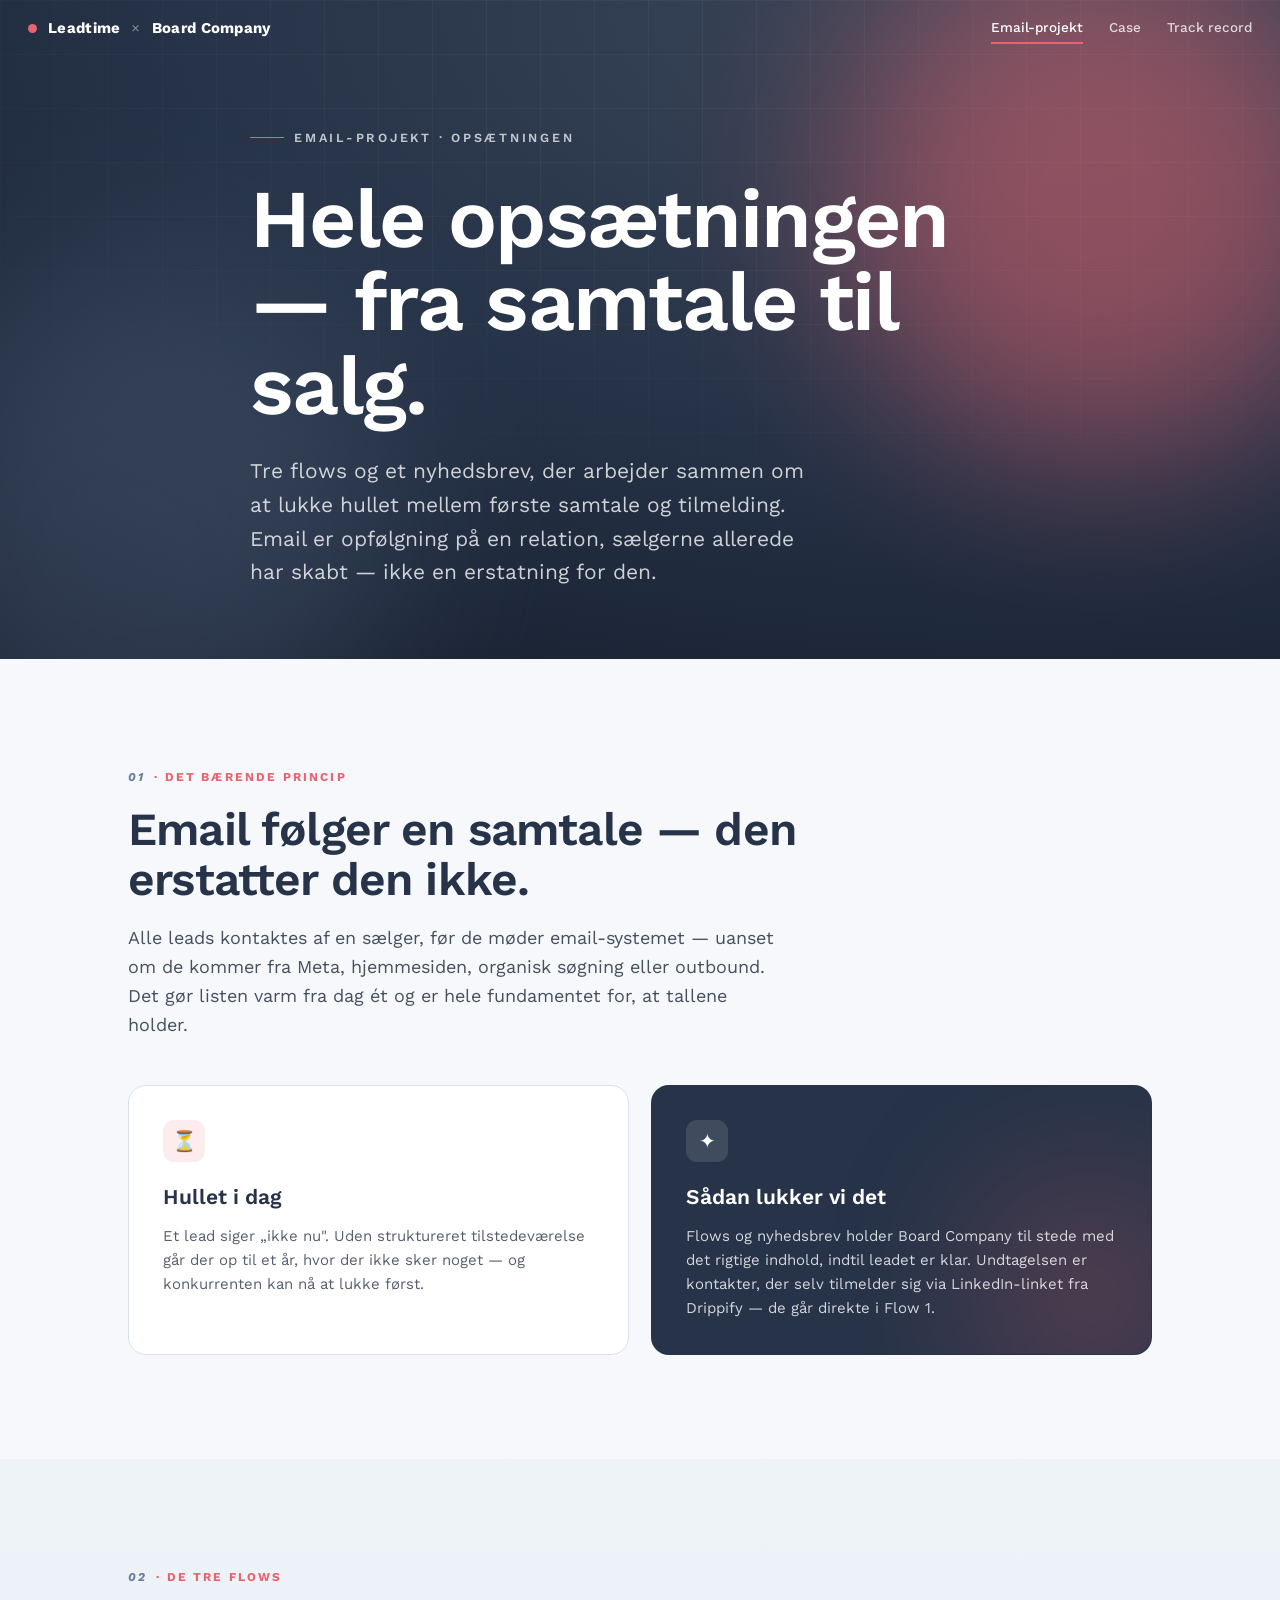
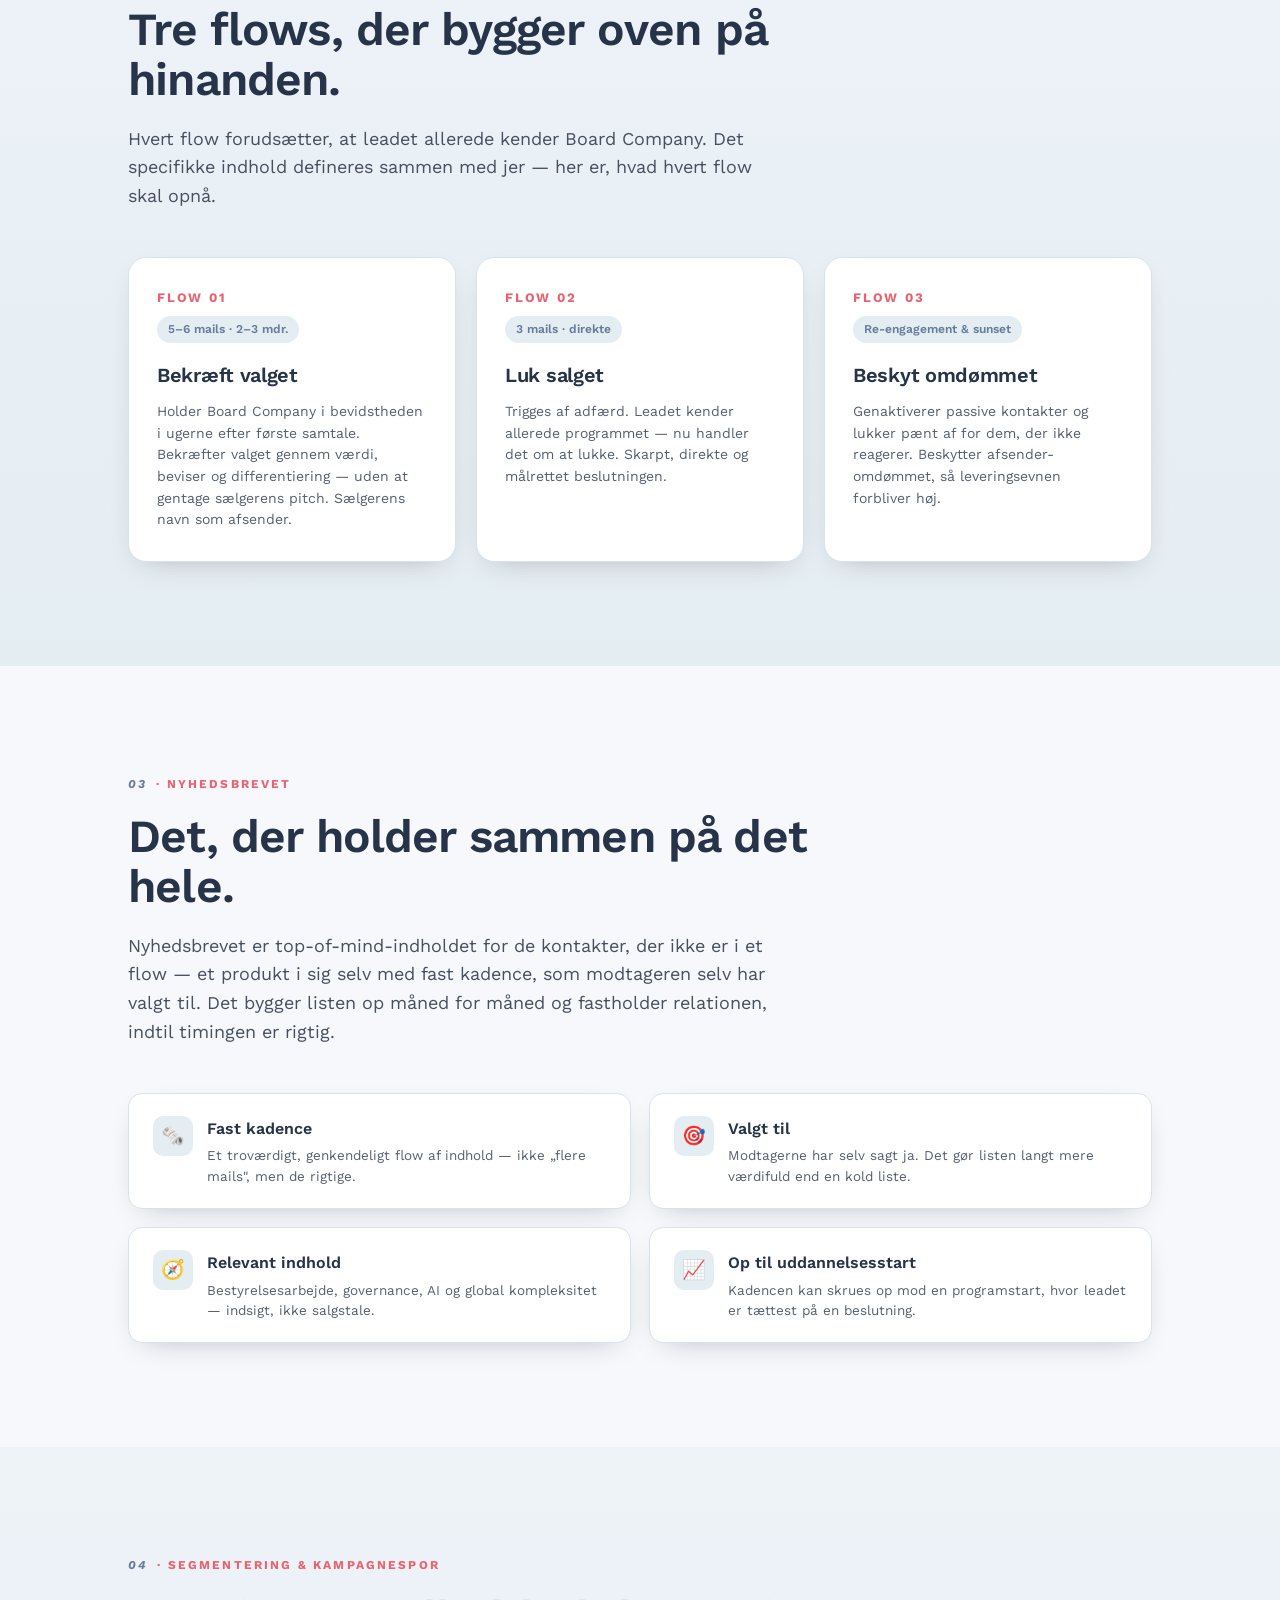
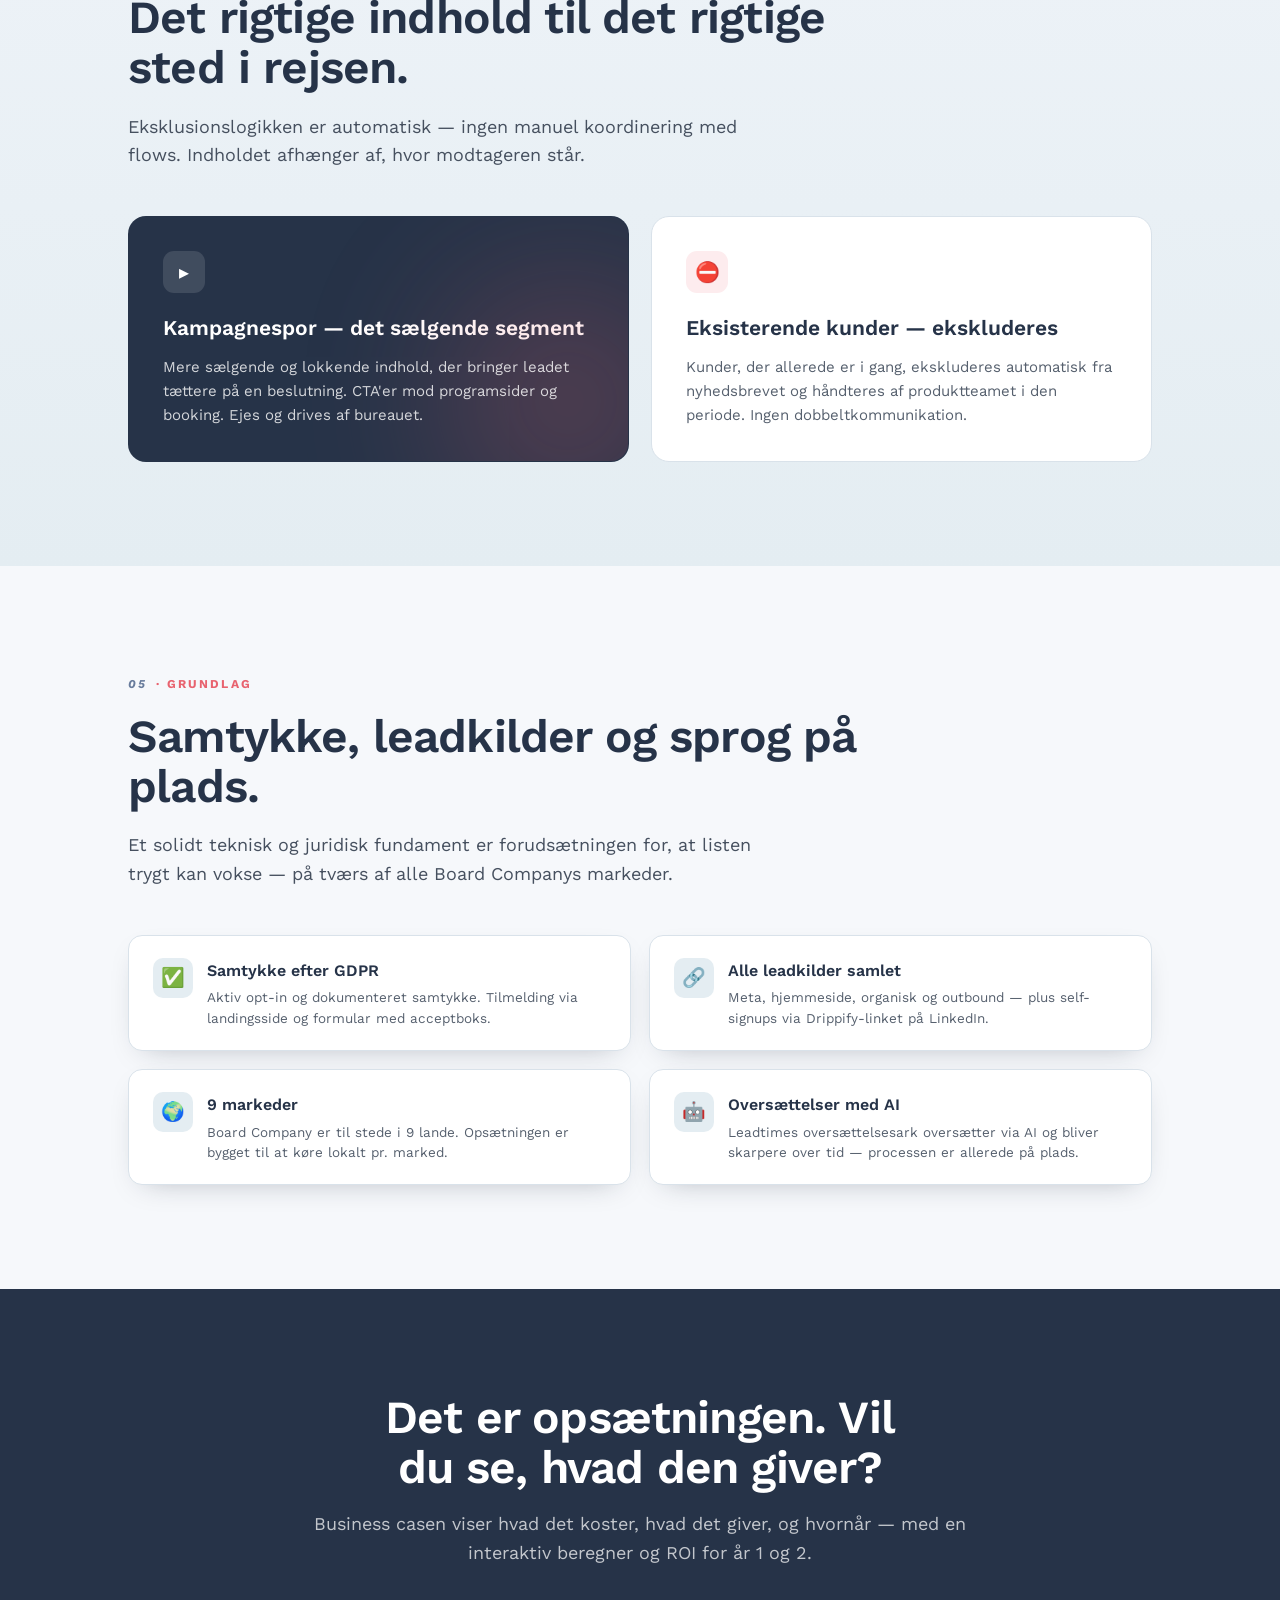
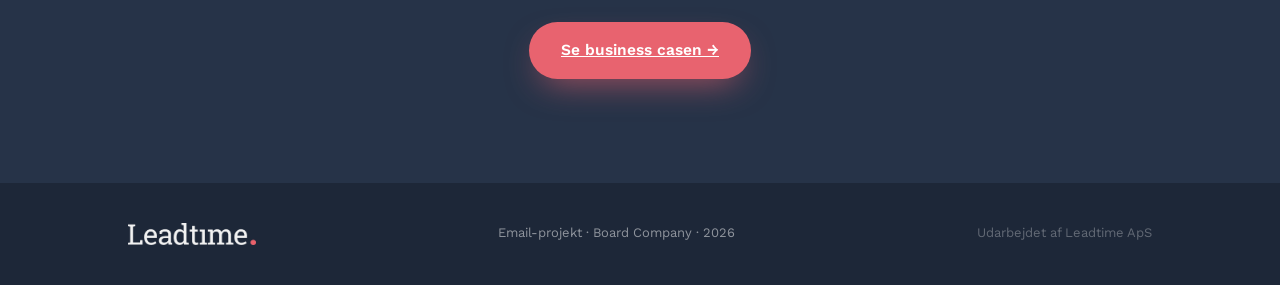
==== email-projekt.html @ 5edb3df5 "Gør projektet til website med navigationsmenu (3 spor + forside) - Ny forside (index.html) = hub med" ====
<!DOCTYPE html>
<html lang="da">
<head>
<meta charset="UTF-8">
<meta name="viewport" content="width=device-width, initial-scale=1.0">
<title>Email-projekt · Leadtime × Board Company</title>
<link rel="preconnect" href="https://fonts.googleapis.com">
<link rel="preconnect" href="https://fonts.gstatic.com" crossorigin>
<link href="https://fonts.googleapis.com/css2?family=Work+Sans:ital,wght@0,300;0,400;0,500;0,600;0,700;0,800;1,400;1,500;1,600&display=swap" rel="stylesheet">
<link rel="stylesheet" href="styles.css">
</head>
<body>

<div id="progress"></div>

<nav id="nav">
  <a href="index.html" class="nav-brand" style="text-decoration:none"><span class="nav-dot"></span> Leadtime <span style="opacity:.4;font-weight:400">×</span> Board Company</a>
  <div class="nav-links">
    <a href="email-projekt.html" class="active">Email-projekt</a>
    <a href="case.html">Case</a>
    <a href="track-record.html">Track record</a>
  </div>
</nav>

<header class="page-hero">
  <div class="hero-grid"></div>
  <div class="hero-glow c"></div>
  <div class="hero-glow g"></div>
  <div class="wrap">
    <div class="eyebrow reveal in"><span class="ln"></span> Email-projekt · Opsætningen</div>
    <h1 class="hero-title serif reveal in d1" style="max-width:15ch">Hele opsætningen — fra samtale til salg.</h1>
    <p class="hero-sub reveal in d2">Tre flows og et nyhedsbrev, der arbejder sammen om at lukke hullet mellem første samtale og tilmelding. Email er opfølgning på en relation, sælgerne allerede har skabt — ikke en erstatning for den.</p>
  </div>
</header>

<!-- 01 · Princippet -->
<section id="princip">
  <div class="wrap">
    <div class="sec-tag reveal"><span class="num">01</span> · Det bærende princip</div>
    <h2 class="sec-title serif reveal">Email følger en samtale — den erstatter den ikke.</h2>
    <p class="sec-lead reveal">Alle leads kontaktes af en sælger, før de møder email-systemet — uanset om de kommer fra Meta, hjemmesiden, organisk søgning eller outbound. Det gør listen varm fra dag ét og er hele fundamentet for, at tallene holder.</p>

    <div class="split">
      <div class="pcard bad reveal d1">
        <div class="ico">⏳</div>
        <h3>Hullet i dag</h3>
        <p>Et lead siger „ikke nu". Uden struktureret tilstedeværelse går der op til et år, hvor der ikke sker noget — og konkurrenten kan nå at lukke først.</p>
      </div>
      <div class="pcard good reveal d2">
        <div class="ico">✦</div>
        <h3>Sådan lukker vi det</h3>
        <p>Flows og nyhedsbrev holder Board Company til stede med det rigtige indhold, indtil leadet er klar. Undtagelsen er kontakter, der selv tilmelder sig via LinkedIn-linket fra Drippify — de går direkte i Flow 1.</p>
      </div>
    </div>
  </div>
</section>

<!-- 02 · De tre flows -->
<section id="flows" class="alt">
  <div class="wrap">
    <div class="sec-tag reveal"><span class="num">02</span> · De tre flows</div>
    <h2 class="sec-title serif reveal">Tre flows, der bygger oven på hinanden.</h2>
    <p class="sec-lead reveal">Hvert flow forudsætter, at leadet allerede kender Board Company. Det specifikke indhold defineres sammen med jer — her er, hvad hvert flow skal opnå.</p>

    <div class="flows">
      <div class="flowcard reveal d1">
        <div class="fk">Flow 01</div>
        <span class="ftag">5–6 mails · 2–3 mdr.</span>
        <h3 class="serif">Bekræft valget</h3>
        <p>Holder Board Company i bevidstheden i ugerne efter første samtale. Bekræfter valget gennem værdi, beviser og differentiering — uden at gentage sælgerens pitch. Sælgerens navn som afsender.</p>
      </div>
      <div class="flowcard reveal d2">
        <div class="fk">Flow 02</div>
        <span class="ftag">3 mails · direkte</span>
        <h3 class="serif">Luk salget</h3>
        <p>Trigges af adfærd. Leadet kender allerede programmet — nu handler det om at lukke. Skarpt, direkte og målrettet beslutningen.</p>
      </div>
      <div class="flowcard reveal d3">
        <div class="fk">Flow 03</div>
        <span class="ftag">Re-engagement &amp; sunset</span>
        <h3 class="serif">Beskyt omdømmet</h3>
        <p>Genaktiverer passive kontakter og lukker pænt af for dem, der ikke reagerer. Beskytter afsender-omdømmet, så leveringsevnen forbliver høj.</p>
      </div>
    </div>
  </div>
</section>

<!-- 03 · Nyhedsbrevet -->
<section id="nyhedsbrev">
  <div class="wrap">
    <div class="sec-tag reveal"><span class="num">03</span> · Nyhedsbrevet</div>
    <h2 class="sec-title serif reveal">Det, der holder sammen på det hele.</h2>
    <p class="sec-lead reveal">Nyhedsbrevet er top-of-mind-indholdet for de kontakter, der ikke er i et flow — et produkt i sig selv med fast kadence, som modtageren selv har valgt til. Det bygger listen op måned for måned og fastholder relationen, indtil timingen er rigtig.</p>

    <div class="feat-list">
      <div class="feat reveal d1"><div class="fi">🗞️</div><div><h4>Fast kadence</h4><p>Et troværdigt, genkendeligt flow af indhold — ikke „flere mails", men de rigtige.</p></div></div>
      <div class="feat reveal d1"><div class="fi">🎯</div><div><h4>Valgt til</h4><p>Modtagerne har selv sagt ja. Det gør listen langt mere værdifuld end en kold liste.</p></div></div>
      <div class="feat reveal d2"><div class="fi">🧭</div><div><h4>Relevant indhold</h4><p>Bestyrelsesarbejde, governance, AI og global kompleksitet — indsigt, ikke salgstale.</p></div></div>
      <div class="feat reveal d2"><div class="fi">📈</div><div><h4>Op til uddannelsesstart</h4><p>Kadencen kan skrues op mod en programstart, hvor leadet er tættest på en beslutning.</p></div></div>
    </div>
  </div>
</section>

<!-- 04 · Segmentering & kampagnespor -->
<section id="segmenter" class="alt">
  <div class="wrap">
    <div class="sec-tag reveal"><span class="num">04</span> · Segmentering &amp; kampagnespor</div>
    <h2 class="sec-title serif reveal">Det rigtige indhold til det rigtige sted i rejsen.</h2>
    <p class="sec-lead reveal">Eksklusionslogikken er automatisk — ingen manuel koordinering med flows. Indholdet afhænger af, hvor modtageren står.</p>

    <div class="split">
      <div class="pcard good reveal d1">
        <div class="ico">▸</div>
        <h3>Kampagnespor — det sælgende segment</h3>
        <p>Mere sælgende og lokkende indhold, der bringer leadet tættere på en beslutning. CTA'er mod programsider og booking. Ejes og drives af bureauet.</p>
      </div>
      <div class="pcard bad reveal d2">
        <div class="ico">⛔</div>
        <h3>Eksisterende kunder — ekskluderes</h3>
        <p>Kunder, der allerede er i gang, ekskluderes automatisk fra nyhedsbrevet og håndteres af produktteamet i den periode. Ingen dobbeltkommunikation.</p>
      </div>
    </div>
  </div>
</section>

<!-- 05 · Leadkilder, samtykke & sprog -->
<section id="grundlag">
  <div class="wrap">
    <div class="sec-tag reveal"><span class="num">05</span> · Grundlag</div>
    <h2 class="sec-title serif reveal">Samtykke, leadkilder og sprog på plads.</h2>
    <p class="sec-lead reveal">Et solidt teknisk og juridisk fundament er forudsætningen for, at listen trygt kan vokse — på tværs af alle Board Companys markeder.</p>

    <div class="feat-list">
      <div class="feat reveal d1"><div class="fi">✅</div><div><h4>Samtykke efter GDPR</h4><p>Aktiv opt-in og dokumenteret samtykke. Tilmelding via landingsside og formular med acceptboks.</p></div></div>
      <div class="feat reveal d1"><div class="fi">🔗</div><div><h4>Alle leadkilder samlet</h4><p>Meta, hjemmeside, organisk og outbound — plus self-signups via Drippify-linket på LinkedIn.</p></div></div>
      <div class="feat reveal d2"><div class="fi">🌍</div><div><h4>9 markeder</h4><p>Board Company er til stede i 9 lande. Opsætningen er bygget til at køre lokalt pr. marked.</p></div></div>
      <div class="feat reveal d2"><div class="fi">🤖</div><div><h4>Oversættelser med AI</h4><p>Leadtimes oversættelsesark oversætter via AI og bliver skarpere over tid — processen er allerede på plads.</p></div></div>
    </div>
  </div>
</section>

<!-- CTA -->
<section class="dark-sec" style="text-align:center">
  <div class="wrap">
    <h2 class="sec-title serif reveal" style="margin:0 auto 18px;max-width:18ch">Det er opsætningen. Vil du se, hvad den giver?</h2>
    <p class="sec-lead reveal" style="margin:0 auto 36px">Business casen viser hvad det koster, hvad det giver, og hvornår — med en interaktiv beregner og ROI for år 1 og 2.</p>
    <a class="hub-go reveal d1" href="case.html" style="display:inline-flex;background:var(--coral);color:#fff;padding:16px 32px;border-radius:40px;font-size:15.5px;box-shadow:0 14px 34px -12px rgba(232,99,111,.7)">Se business casen →</a>
  </div>
</section>

<footer>
  <div class="wrap foot-inner">
    <img src="lt-white.png" alt="Leadtime" style="height:22px">
    <span>Email-projekt · Board Company · 2026</span>
    <span style="opacity:.6">Udarbejdet af Leadtime ApS</span>
  </div>
</footer>

<script>
  const nav=document.getElementById('nav'),prog=document.getElementById('progress');
  function onScroll(){const h=document.documentElement;const sc=h.scrollTop/(h.scrollHeight-h.clientHeight||1);prog.style.width=(sc*100)+'%';nav.classList.toggle('scrolled',h.scrollTop>40);}
  window.addEventListener('scroll',onScroll,{passive:true});onScroll();
  const io=new IntersectionObserver((es)=>{es.forEach(e=>{if(e.isIntersecting){e.target.classList.add('in');io.unobserve(e.target);}});},{threshold:.16});
  document.querySelectorAll('.reveal').forEach(el=>{if(!el.classList.contains('in'))io.observe(el);});
</script>
</body>
</html>
---- styles.css ----
:root{
    --navy:#3C4759;          /* Board Company wordmark navy */
    --ink:#263348;           /* deep ink */
    --navy-deep:#263348;
    --slate:#687C9C;
    --board-red:#BA0042;
    --coral:#E8636F;         /* Leadtime accent dot */
    --coral-dark:#d8434f;
    --gold:#687C9C;          /* brand slate (replaces gold) */
    --green:#2D6A4F;         /* positive / ROI */
    --money:#5FD3A0;         /* positive revenue (green, reads as gain) */
    --green-soft:#E8F5F0;
    --cream:#F6F8FB;
    --cream-2:#E4EDF2;
    --paper:#FFFFFF;
    --line:#D9E2EA;
    --muted:#6B7280;
    --muted-2:#9aa1ad;
    --shadow:0 24px 60px -28px rgba(27,35,52,.45);
    --shadow-sm:0 10px 30px -16px rgba(27,35,52,.35);
    --r:18px;
  }
  *{box-sizing:border-box;margin:0;padding:0}
  html{scroll-behavior:smooth}
  body{
    font-family:'Work Sans',-apple-system,BlinkMacSystemFont,'Segoe UI',sans-serif;
    background:var(--cream);
    color:var(--ink);
    line-height:1.6;
    -webkit-font-smoothing:antialiased;
    overflow-x:hidden;
  }
  .serif{font-family:'Work Sans',sans-serif;font-weight:600;letter-spacing:-.015em;}
  .wrap{max-width:1080px;margin:0 auto;padding:0 28px;}

  /* ---------- Progress + Nav ---------- */
  #progress{position:fixed;top:0;left:0;height:3px;width:0%;background:linear-gradient(90deg,var(--coral),var(--gold));z-index:200;transition:width .1s linear;}
  nav{position:fixed;top:0;left:0;right:0;z-index:150;display:flex;align-items:center;justify-content:space-between;
      padding:16px 28px;transition:all .35s ease;}
  nav.scrolled{background:rgba(250,248,244,.86);backdrop-filter:blur(14px);box-shadow:0 1px 0 rgba(27,35,52,.06);padding:11px 28px;}
  .nav-brand{display:flex;align-items:center;gap:11px;font-weight:700;letter-spacing:.02em;color:#fff;font-size:15px;transition:color .35s;}
  nav.scrolled .nav-brand{color:var(--navy);}
  .nav-dot{width:9px;height:9px;border-radius:50%;background:var(--coral);}
  .nav-links{display:flex;gap:26px;}
  .nav-links a{color:#fff;text-decoration:none;font-size:13.5px;font-weight:500;opacity:.78;transition:opacity .2s,color .35s;position:relative;}
  nav.scrolled .nav-links a{color:var(--navy);opacity:.7;}
  .nav-links a:hover{opacity:1;}
  .nav-links a::after{content:'';position:absolute;left:0;bottom:-5px;height:2px;width:0;background:var(--coral);transition:width .25s;}
  .nav-links a:hover::after{width:100%;}
  .nav-links a.active{opacity:1;}
  .nav-links a.active::after{width:100%;}
  @media(max-width:760px){.nav-links{display:none}}

  /* ---------- Hero ---------- */
  header.hero{
    min-height:100vh;display:flex;flex-direction:column;justify-content:center;
    position:relative;color:#fff;overflow:hidden;
    background:radial-gradient(120% 120% at 80% 0%,#3C4759 0%,var(--ink) 55%,#182030 100%);
  }
  .hero-grid{position:absolute;inset:0;background-image:linear-gradient(rgba(255,255,255,.04) 1px,transparent 1px),linear-gradient(90deg,rgba(255,255,255,.04) 1px,transparent 1px);background-size:54px 54px;mask-image:radial-gradient(120% 90% at 70% 10%,#000 30%,transparent 80%);}
  .hero-glow{position:absolute;width:520px;height:520px;border-radius:50%;filter:blur(90px);opacity:.5;}
  .hero-glow.c{background:var(--coral);right:-80px;top:-60px;}
  .hero-glow.g{background:var(--gold);left:-120px;bottom:-120px;opacity:.28;}
  .hero-inner{position:relative;z-index:2;}
  .eyebrow{display:inline-flex;align-items:center;gap:10px;font-size:12.5px;font-weight:600;letter-spacing:.22em;text-transform:uppercase;color:rgba(255,255,255,.72);margin-bottom:30px;}
  .eyebrow .ln{width:34px;height:1px;background:var(--coral);}
  h1.hero-title{font-weight:600;font-size:clamp(40px,7vw,82px);line-height:1.02;letter-spacing:-.02em;margin-bottom:26px;}
  h1.hero-title .accent{color:var(--gold);font-style:italic;}
  .hero-sub{font-size:clamp(17px,2.2vw,21px);max-width:560px;color:rgba(255,255,255,.78);font-weight:400;}
  .hero-tagline{margin-top:8px;font-size:14px;letter-spacing:.04em;color:rgba(255,255,255,.55);}
  .hero-meta{display:flex;gap:40px;margin-top:54px;flex-wrap:wrap;}
  .hero-meta .item{}
  .hero-meta .k{font-size:12px;letter-spacing:.14em;text-transform:uppercase;color:rgba(255,255,255,.45);margin-bottom:6px;}
  .hero-meta .v{font-size:15.5px;font-weight:600;color:#fff;}
  .scroll-cue{position:absolute;bottom:30px;left:50%;transform:translateX(-50%);z-index:3;color:rgba(255,255,255,.5);font-size:11px;letter-spacing:.2em;text-transform:uppercase;display:flex;flex-direction:column;align-items:center;gap:10px;}
  .scroll-cue .mouse{width:22px;height:34px;border:1.5px solid rgba(255,255,255,.4);border-radius:12px;position:relative;}
  .scroll-cue .mouse::after{content:'';position:absolute;left:50%;top:7px;transform:translateX(-50%);width:3px;height:6px;border-radius:2px;background:rgba(255,255,255,.7);animation:wheel 1.6s infinite;}
  @keyframes wheel{0%{opacity:0;transform:translate(-50%,0)}30%{opacity:1}70%{opacity:1}100%{opacity:0;transform:translate(-50%,9px)}}

  /* logos co-brand line */
  .cobrand{display:flex;align-items:center;gap:18px;margin-top:60px;}
  .lt-logo{font-family:'Work Sans',sans-serif;font-weight:600;font-size:23px;color:#fff;letter-spacing:.01em;display:inline-flex;align-items:baseline;}
  .lt-logo .d{color:var(--coral);}
  .cobrand .x{color:rgba(255,255,255,.4);font-size:14px;}
  .bc-logo{font-family:'Work Sans',sans-serif;font-weight:600;font-size:18px;letter-spacing:.16em;color:rgba(255,255,255,.85);}

  /* ---------- Section scaffolding ---------- */
  section{padding:104px 0;position:relative;}
  .sec-tag{display:inline-flex;align-items:center;gap:9px;font-size:12px;font-weight:700;letter-spacing:.18em;text-transform:uppercase;color:var(--coral);margin-bottom:18px;}
  .sec-tag .num{font-family:'Work Sans',sans-serif;font-style:italic;color:var(--gold);}
  h2.sec-title{font-weight:600;font-size:clamp(30px,4.6vw,46px);line-height:1.08;letter-spacing:-.018em;color:var(--ink);margin-bottom:20px;max-width:760px;}
  .sec-lead{font-size:18px;color:#46505f;max-width:660px;margin-bottom:46px;}
  .alt{background:linear-gradient(180deg,#EEF3F8,#E4EDF2);}
  .dark-sec{background:var(--ink);color:#fff;}
  .dark-sec h2.sec-title{color:#fff;}
  .dark-sec .sec-lead{color:rgba(255,255,255,.72);}

  /* reveal */
  .reveal{opacity:0;transform:translateY(28px);transition:opacity .7s cubic-bezier(.2,.7,.2,1),transform .7s cubic-bezier(.2,.7,.2,1);}
  .reveal.in{opacity:1;transform:none;}
  .reveal.d1{transition-delay:.08s}.reveal.d2{transition-delay:.16s}.reveal.d3{transition-delay:.24s}.reveal.d4{transition-delay:.32s}

  /* ---------- Stat cards ---------- */
  .stats{display:grid;grid-template-columns:repeat(3,1fr);gap:20px;}
  .stat{background:var(--paper);border:1px solid var(--line);border-radius:var(--r);padding:34px 30px;position:relative;overflow:hidden;box-shadow:var(--shadow-sm);transition:transform .35s,box-shadow .35s;}
  .stat:hover{transform:translateY(-6px);box-shadow:var(--shadow);}
  .stat::before{content:'';position:absolute;top:0;left:0;right:0;height:4px;background:linear-gradient(90deg,var(--gold),var(--coral));transform:scaleX(0);transform-origin:left;transition:transform .5s;}
  .stat:hover::before{transform:scaleX(1);}
  .stat .big{font-family:'Work Sans',sans-serif;font-weight:600;font-size:56px;line-height:1;color:var(--navy);letter-spacing:-.02em;}
  .stat .big .suf{font-size:30px;color:var(--coral);}
  .stat .lbl{margin-top:12px;font-weight:600;font-size:15px;color:var(--ink);}
  .stat .sub{font-size:13.5px;color:var(--muted);}
  @media(max-width:760px){.stats{grid-template-columns:1fr}}
  /* equation / regnestykke */
  .eqn{display:flex;align-items:stretch;gap:12px;flex-wrap:wrap;}
  .eqbox{flex:1 1 158px;min-width:146px;background:var(--paper);border:1px solid var(--line);border-radius:var(--r);padding:24px 22px;box-shadow:var(--shadow-sm);display:flex;flex-direction:column;justify-content:center;transition:transform .35s,box-shadow .35s;}
  .eqbox:hover{transform:translateY(-4px);box-shadow:var(--shadow);}
  .eqbox.accent{border-color:#cdd9e6;background:linear-gradient(180deg,#fff,#eef3f9);}
  .eqbox.dark{background:var(--ink);border-color:transparent;}
  .eqbox.dark .eqlbl{color:#fff;}
  .eqbox.dark .eqsub{color:rgba(255,255,255,.6);}
  .eqv{font-family:'Work Sans',sans-serif;font-weight:600;font-size:42px;line-height:1;color:var(--navy);letter-spacing:-.02em;display:flex;align-items:baseline;}
  .eqbox.dark .eqv{color:#fff;}
  .eqv .pre{font-size:27px;color:var(--slate);margin-right:1px;}
  .eqbox.dark .eqv .pre{color:rgba(255,255,255,.6);}
  .eqlbl{margin-top:12px;font-weight:600;font-size:13.5px;color:var(--ink);}
  .eqsub{font-size:12px;color:var(--muted);margin-top:3px;line-height:1.35;}
  .eqop{flex:0 0 auto;display:flex;flex-direction:column;align-items:center;justify-content:center;font-family:'Work Sans',sans-serif;font-weight:600;font-size:24px;color:var(--slate);gap:5px;min-width:30px;}
  .eqop small{font-size:11px;font-weight:600;color:var(--muted);white-space:nowrap;}
  @media(max-width:820px){.eqn{flex-direction:column}.eqop{flex-direction:row;gap:8px;padding:2px 0}.eqbox{flex:1 1 auto}}

  /* ---------- Problem split ---------- */
  .split{display:grid;grid-template-columns:1fr 1fr;gap:22px;}
  .pcard{border-radius:var(--r);padding:34px;border:1px solid var(--line);}
  .pcard.bad{background:#fff;}
  .pcard.good{background:var(--ink);color:#fff;border-color:transparent;position:relative;overflow:hidden;}
  .pcard.good::after{content:'';position:absolute;width:240px;height:240px;border-radius:50%;background:var(--coral);filter:blur(80px);opacity:.25;right:-60px;bottom:-60px;}
  .pcard .ico{width:42px;height:42px;border-radius:11px;display:flex;align-items:center;justify-content:center;font-size:20px;margin-bottom:18px;}
  .pcard.bad .ico{background:#fdecee;color:var(--coral-dark);}
  .pcard.good .ico{background:rgba(255,255,255,.12);}
  .pcard h3{font-family:'Work Sans',sans-serif;font-weight:600;font-size:21px;margin-bottom:10px;}
  .pcard.bad h3{color:var(--ink);}
  .pcard p{font-size:15px;}
  .pcard.bad p{color:#56606e;}
  .pcard.good p{color:rgba(255,255,255,.8);position:relative;z-index:1;}
  @media(max-width:680px){.split{grid-template-columns:1fr}}

  /* ---------- Pipeline funnel ---------- */
  .funnel{display:flex;flex-direction:column;gap:14px;margin-top:10px;}
  .frow{display:grid;grid-template-columns:200px 1fr;gap:22px;align-items:center;}
  .frow .flabel{text-align:right;}
  .frow .flabel .t{font-weight:600;font-size:15px;color:var(--ink);}
  .frow .flabel .s{font-size:12.5px;color:var(--muted);}
  .fbar-track{position:relative;height:62px;}
  .fbar{height:100%;border-radius:12px;display:flex;align-items:center;padding:0 22px;color:#fff;font-weight:700;
        background:linear-gradient(90deg,var(--navy),#3c4a60);transform-origin:left;transform:scaleX(0);transition:transform 1s cubic-bezier(.2,.7,.2,1);box-shadow:var(--shadow-sm);}
  .fbar .fval{font-family:'Work Sans',sans-serif;font-size:22px;}
  .frow:nth-child(1) .fbar{width:100%}
  .frow:nth-child(2) .fbar{width:54%;background:linear-gradient(90deg,#3c4a60,#586a85)}
  .frow:nth-child(3) .fbar{width:38%;background:linear-gradient(90deg,#586a85,var(--gold))}
  .frow:nth-child(4) .fbar{width:80%;background:var(--slate)}
  .funnel.in .fbar{transform:scaleX(1);}
  .funnel.in .frow:nth-child(2) .fbar{transition-delay:.15s}
  .funnel.in .frow:nth-child(3) .fbar{transition-delay:.3s}
  .funnel.in .frow:nth-child(4) .fbar{transition-delay:.45s}
  @media(max-width:680px){.frow{grid-template-columns:1fr;gap:6px}.frow .flabel{text-align:left}.fbar-track{height:54px}}
  .warm-note{margin-top:34px;background:var(--green-soft);border:1px solid #cbe6db;border-left:4px solid var(--green);border-radius:14px;padding:22px 26px;display:flex;gap:16px;align-items:flex-start;}
  .warm-note .ico{font-size:22px;}
  .warm-note p{font-size:15px;color:#234b3c;}
  .warm-note b{color:var(--green);}

  /* ---------- Calculator ---------- */
  .calc{background:var(--paper);border-radius:24px;box-shadow:var(--shadow);border:1px solid var(--line);overflow:hidden;display:grid;grid-template-columns:1fr 1.05fr;}
  .calc-controls{padding:42px 40px;border-right:1px solid var(--line);}
  .calc-controls h3{font-family:'Work Sans',sans-serif;font-size:22px;font-weight:600;margin-bottom:6px;color:var(--ink);}
  .calc-controls .hint{font-size:13.5px;color:var(--muted);margin-bottom:30px;}
  .ctrl{margin-bottom:30px;}
  .ctrl .crow{display:flex;justify-content:space-between;align-items:baseline;margin-bottom:12px;}
  .ctrl label{font-weight:600;font-size:14.5px;color:var(--ink);}
  .ctrl .cval{font-family:'Work Sans',sans-serif;font-weight:600;font-size:21px;color:var(--coral);}
  input[type=range]{-webkit-appearance:none;width:100%;height:6px;border-radius:6px;background:var(--cream-2);outline:none;}
  input[type=range]::-webkit-slider-thumb{-webkit-appearance:none;width:24px;height:24px;border-radius:50%;background:#fff;border:5px solid var(--coral);cursor:pointer;box-shadow:0 3px 10px rgba(236,91,103,.4);transition:transform .15s;}
  input[type=range]::-webkit-slider-thumb:hover{transform:scale(1.12);}
  input[type=range]::-moz-range-thumb{width:24px;height:24px;border-radius:50%;background:#fff;border:5px solid var(--coral);cursor:pointer;}
  .ticks{display:flex;justify-content:space-between;font-size:11.5px;color:var(--muted-2);margin-top:9px;}
  .presets{display:flex;gap:8px;margin-top:6px;}
  .preset{flex:1;border:1px solid var(--line);background:#fff;border-radius:10px;padding:9px 6px;font-size:12.5px;font-weight:600;color:var(--navy);cursor:pointer;transition:all .2s;text-align:center;}
  .preset:hover{border-color:var(--coral);}
  .preset.active{background:var(--ink);color:#fff;border-color:var(--ink);}
  .preset small{display:block;font-weight:500;font-size:10.5px;opacity:.65;margin-top:2px;}

  .calc-result{padding:42px 40px;background:linear-gradient(165deg,#3C4759,#263348);color:#fff;position:relative;overflow:hidden;}
  .calc-result::after{content:'';position:absolute;width:300px;height:300px;border-radius:50%;background:var(--coral);filter:blur(100px);opacity:.22;right:-90px;top:-70px;}
  .calc-result .rl{position:relative;z-index:1;}
  .calc-result .rk{font-size:12px;letter-spacing:.16em;text-transform:uppercase;color:rgba(255,255,255,.5);}
  .res-rev{font-family:'Work Sans',sans-serif;font-weight:600;font-size:clamp(44px,6vw,62px);line-height:1.02;margin:6px 0 2px;letter-spacing:-.02em;color:var(--money);}
  .res-rev .kr{font-size:26px;color:var(--money);}
  .res-mini{display:grid;grid-template-columns:1fr 1fr;gap:14px;margin-top:30px;}
  .rmini{background:rgba(255,255,255,.07);border:1px solid rgba(255,255,255,.1);border-radius:14px;padding:18px 20px;}
  .rmini .v{font-family:'Work Sans',sans-serif;font-size:27px;font-weight:600;}
  .rmini .l{font-size:12.5px;color:rgba(255,255,255,.6);margin-top:3px;}
  .res-bar-wrap{margin-top:30px;}
  .res-bar-lbl{display:flex;justify-content:space-between;font-size:12.5px;color:rgba(255,255,255,.6);margin-bottom:8px;}
  .res-bar{height:12px;border-radius:8px;background:rgba(255,255,255,.12);overflow:hidden;}
  .res-bar i{display:block;height:100%;border-radius:8px;background:linear-gradient(90deg,var(--green),var(--money));width:30%;transition:width .6s cubic-bezier(.2,.7,.2,1);}
  .res-note{font-size:12.5px;color:rgba(255,255,255,.55);margin-top:24px;line-height:1.5;}
  @media(max-width:780px){.calc{grid-template-columns:1fr}.calc-controls{border-right:none;border-bottom:1px solid var(--line)}}

  /* ---------- Scenario cards ---------- */
  .scen{display:grid;grid-template-columns:repeat(3,1fr);gap:20px;}
  .scard{border-radius:var(--r);padding:32px 28px;background:#fff;border:1px solid var(--line);position:relative;transition:transform .35s,box-shadow .35s;overflow:hidden;}
  .scard:hover{transform:translateY(-6px);box-shadow:var(--shadow);}
  .scard.feat{background:var(--ink);color:#fff;border-color:transparent;}
  .scard.feat::after{content:'';position:absolute;width:200px;height:200px;border-radius:50%;background:var(--gold);filter:blur(80px);opacity:.22;right:-50px;bottom:-50px;}
  .scard .badge{display:inline-block;font-size:11px;font-weight:700;letter-spacing:.1em;text-transform:uppercase;padding:5px 11px;border-radius:30px;margin-bottom:18px;}
  .scard.feat .badge{background:var(--gold);color:var(--ink);}
  .scard .badge.r{background:var(--green-soft);color:var(--green);}
  .scard .badge.a{background:#fdecee;color:var(--coral-dark);}
  .scard h3{font-family:'Work Sans',sans-serif;font-size:20px;font-weight:600;margin-bottom:4px;position:relative;z-index:1;}
  .scard .rate{font-size:13.5px;color:var(--muted);margin-bottom:22px;position:relative;z-index:1;}
  .scard.feat .rate{color:rgba(255,255,255,.6);}
  .scard .rev{font-family:'Work Sans',sans-serif;font-size:38px;font-weight:600;color:var(--navy);position:relative;z-index:1;letter-spacing:-.01em;}
  .scard.feat .rev{color:var(--money);}
  .scard .salg{font-size:14px;color:var(--muted);margin-top:4px;position:relative;z-index:1;}
  .scard.feat .salg{color:rgba(255,255,255,.7);}
  @media(max-width:780px){.scen{grid-template-columns:1fr}}

  /* ---------- ROI ---------- */
  .roi-toggle{display:inline-flex;background:rgba(255,255,255,.08);border:1px solid rgba(255,255,255,.14);border-radius:40px;padding:5px;margin-bottom:40px;}
  .roi-toggle button{border:none;background:transparent;color:rgba(255,255,255,.7);font-weight:600;font-size:14px;padding:11px 26px;border-radius:30px;cursor:pointer;transition:all .25s;font-family:inherit;}
  .roi-toggle button.active{background:#fff;color:var(--ink);box-shadow:0 4px 14px rgba(0,0,0,.25);}
  .roi-grid{display:grid;grid-template-columns:repeat(3,1fr);gap:20px;}
  .roi-card{background:rgba(255,255,255,.05);border:1px solid rgba(255,255,255,.12);border-radius:var(--r);padding:30px;}
  .roi-card.net{background:linear-gradient(160deg,rgba(45,106,79,.5),rgba(45,106,79,.18));border-color:rgba(94,180,140,.4);}
  .roi-card .rk{font-size:12.5px;letter-spacing:.05em;text-transform:uppercase;color:rgba(255,255,255,.55);margin-bottom:10px;}
  .roi-card .rv{font-family:'Work Sans',sans-serif;font-size:40px;font-weight:600;letter-spacing:-.01em;}
  .roi-card.cost .rv{color:#fff;}
  .roi-card.rev .rv{color:var(--money);}
  .roi-card.net .rv{color:var(--money);}
  .roi-card .rs{font-size:13px;color:rgba(255,255,255,.5);margin-top:8px;}
  .roi-foot{margin-top:24px;font-size:13px;color:rgba(255,255,255,.5);line-height:1.6;max-width:760px;}
  .roi-years{display:flex;flex-direction:column;gap:28px;}
  .roi-year-h{display:flex;align-items:baseline;gap:12px;margin-bottom:14px;}
  .roi-year-h .yr{font-family:'Work Sans',sans-serif;font-weight:700;font-size:20px;color:#fff;letter-spacing:-.01em;}
  .roi-year-h .yd{font-size:13px;color:rgba(255,255,255,.55);font-weight:500;}
  .eff-label{font-size:11.5px;letter-spacing:.1em;text-transform:uppercase;color:rgba(255,255,255,.5);font-weight:700;margin:18px 0 12px;}
  .li-note{margin-top:28px;display:flex;gap:16px;align-items:flex-start;background:rgba(255,255,255,.06);border:1px solid rgba(255,255,255,.14);border-left:4px solid var(--coral);border-radius:14px;padding:20px 24px;}
  .li-note .li-ico{flex:none;width:38px;height:38px;border-radius:9px;background:#0A66C2;color:#fff;font-weight:800;display:flex;align-items:center;justify-content:center;font-size:16px;}
  .li-note b{color:#fff;display:block;margin-bottom:3px;font-size:15px;}
  .li-note span{color:rgba(255,255,255,.72);font-size:14px;line-height:1.5;}
  .li-note em{color:var(--gold);font-style:normal;font-weight:600;}
  @media(max-width:780px){.roi-grid{grid-template-columns:1fr}}

  /* timeline placeholder */
  /* ---------- Gantt timeline ---------- */
  :root{--g1:#2D6A4F;--g2:#3C4759;--g3:#E8636F;--lblw:230px;}
  .gantt-wrap{margin-top:46px;overflow-x:auto;padding-bottom:6px;}
  .gantt{min-width:780px;}
  .g-head{display:flex;margin-bottom:12px;}
  .g-corner{width:var(--lblw);flex:none;}
  .g-months{flex:1;display:grid;grid-template-columns:repeat(3,1fr);gap:8px;}
  .g-month{border-radius:9px;padding:11px 16px;color:#fff;display:flex;justify-content:space-between;align-items:baseline;gap:8px;}
  .g-month .mt{font-weight:700;font-size:13px;letter-spacing:.01em;}
  .g-month .wk{font-weight:500;font-size:11px;opacity:.82;white-space:nowrap;}
  .gm1{background:var(--g1)} .gm2{background:var(--g2)} .gm3{background:var(--g3)}
  .g-rows{position:relative;}
  .g-grid{position:absolute;top:0;bottom:0;left:var(--lblw);right:0;display:grid;grid-template-columns:repeat(12,1fr);pointer-events:none;z-index:0;}
  .g-grid span{border-left:1px solid var(--line);}
  .g-grid span:nth-child(4n+1){border-left:1px solid #c4cedb;}
  .g-row{position:relative;z-index:1;display:flex;align-items:center;height:36px;border-radius:7px;transition:background .2s;}
  .g-row:hover{background:rgba(104,124,156,.09);}
  .g-label{width:var(--lblw);flex:none;font-size:13.5px;color:var(--ink);padding:0 16px 0 6px;white-space:nowrap;overflow:hidden;text-overflow:ellipsis;font-weight:500;}
  .g-track{flex:1;position:relative;height:100%;}
  .g-bar{position:absolute;top:50%;height:20px;border-radius:6px;transform:translateY(-50%) scaleX(0);transform-origin:left;transition:transform .65s cubic-bezier(.2,.7,.2,1),opacity .3s,box-shadow .2s;box-shadow:0 3px 9px -4px rgba(27,35,52,.5);}
  .gantt.in .g-bar{transform:translateY(-50%) scaleX(1);}
  .g-row:hover .g-bar{box-shadow:0 6px 16px -5px rgba(27,35,52,.6);}
  .b1{background:var(--g1)} .b2{background:var(--g2)} .b3{background:var(--g3)}
  /* duration tooltip on hover */
  .g-bar::after{content:attr(data-dur);position:absolute;bottom:calc(100% + 9px);left:50%;transform:translateX(-50%) translateY(5px);background:var(--ink);color:#fff;font-size:11.5px;font-weight:600;letter-spacing:.01em;padding:5px 10px;border-radius:7px;white-space:nowrap;opacity:0;pointer-events:none;transition:opacity .18s ease,transform .18s ease;box-shadow:0 10px 24px -10px rgba(0,0,0,.55);z-index:20;}
  .g-bar::before{content:'';position:absolute;bottom:calc(100% + 4px);left:50%;transform:translateX(-50%) translateY(5px);border:5px solid transparent;border-top-color:var(--ink);opacity:0;pointer-events:none;transition:opacity .18s ease,transform .18s ease;z-index:20;}
  .g-row:hover .g-bar::after,.g-row:hover .g-bar::before{opacity:1;transform:translateX(-50%) translateY(0);}
  .g-bar.tipR::after{left:auto;right:0;transform:translateX(0) translateY(5px);}
  .g-bar.tipR::before{left:auto;right:16px;transform:translateX(0) translateY(5px);}
  .g-row:hover .g-bar.tipR::after{transform:translateX(0) translateY(0);}
  .g-row:hover .g-bar.tipR::before{transform:translateX(0) translateY(0);}
  .gantt.filtering .g-bar{opacity:.18;}
  .gantt.filtering .g-bar.lit{opacity:1;}
  .gantt.filtering .g-row .g-label{opacity:.4;}
  .gantt.filtering .g-row.lit .g-label{opacity:1;}
  .g-legend{display:flex;gap:10px;margin-top:24px;flex-wrap:wrap;}
  .g-leg{display:inline-flex;align-items:center;gap:9px;font-size:13px;font-weight:600;color:var(--ink);cursor:pointer;padding:8px 15px;border:1px solid var(--line);border-radius:30px;transition:border-color .2s,opacity .2s,background .2s;user-select:none;}
  .g-leg .dot{width:12px;height:12px;border-radius:4px;flex:none;}
  .g-leg:hover{border-color:var(--ink);}
  .g-leg.active{background:var(--ink);color:#fff;border-color:var(--ink);}
  .gantt.filtering .g-leg:not(.active){opacity:.5;}
  .g-foot{margin-top:22px;font-size:13.5px;color:var(--muted);}
  /* phase accordion */
  .acc{margin-top:30px;display:flex;flex-direction:column;gap:12px;}
  .acc-item{border:1px solid var(--line);border-radius:14px;background:#fff;overflow:hidden;transition:box-shadow .3s,border-color .3s;}
  .acc-item.open{box-shadow:var(--shadow-sm);border-color:#cdd6e0;}
  .acc-head{width:100%;border:none;background:transparent;display:flex;align-items:center;gap:14px;padding:18px 22px;cursor:pointer;font-family:inherit;text-align:left;border-left:4px solid transparent;transition:border-color .3s,background .2s;}
  .acc-head:hover{background:rgba(104,124,156,.05);}
  .acc-item.open .acc-head{border-left-color:var(--ac);}
  .acc-dot{width:12px;height:12px;border-radius:4px;flex:none;background:var(--ac);}
  .acc-title{font-weight:700;font-size:16px;color:var(--ink);}
  .acc-meta{font-size:12.5px;font-weight:600;color:var(--slate);background:var(--cream-2);padding:4px 12px;border-radius:30px;margin-left:auto;white-space:nowrap;}
  .acc-chev{flex:none;width:9px;height:9px;border-right:2px solid var(--muted);border-bottom:2px solid var(--muted);transform:rotate(45deg);transition:transform .3s;margin:0 4px 3px 8px;}
  .acc-item.open .acc-chev{transform:rotate(-135deg);margin-bottom:-3px;}
  .acc-body{max-height:0;overflow:hidden;transition:max-height .4s cubic-bezier(.2,.7,.2,1);}
  .acc-inner{padding:2px 24px 24px 40px;}
  .acc-intro{font-size:14.5px;color:#46505f;margin-bottom:14px;}
  .acc-list{list-style:none;}
  .acc-list li{display:flex;gap:16px;padding:12px 0;border-top:1px solid var(--line);align-items:flex-start;}
  .acc-list li:first-child{border-top:none;}
  .acc-wk{flex:none;width:94px;font-size:12px;font-weight:700;color:#fff;background:var(--ac);padding:5px 0;border-radius:30px;text-align:center;margin-top:1px;}
  .acc-task b{display:block;font-size:14.5px;color:var(--ink);font-weight:600;margin-bottom:2px;}
  .acc-task span{font-size:13.5px;color:var(--muted);line-height:1.45;}
  @media(max-width:620px){.acc-meta{display:none;}.acc-inner{padding:2px 20px 20px 20px;}.acc-list li{flex-direction:column;gap:5px;}.acc-wk{width:auto;display:inline-block;padding:4px 12px;}}

  /* effort cards */
  .effort{display:grid;grid-template-columns:repeat(3,1fr);gap:18px;}
  .ecard{background:#fff;border:1px solid var(--line);border-radius:var(--r);padding:28px;box-shadow:var(--shadow-sm);}
  .ecard .ph{font-size:12px;letter-spacing:.12em;text-transform:uppercase;color:var(--coral);font-weight:700;margin-bottom:10px;}
  .ecard .hrs{font-family:'Work Sans',sans-serif;font-size:30px;font-weight:600;color:var(--navy);}
  .ecard .hrs small{font-size:15px;color:var(--muted);font-weight:400;}
  .ecard p{font-size:13.5px;color:var(--muted);margin-top:8px;}
  @media(max-width:780px){.effort{grid-template-columns:1fr}}

  /* ---------- Closing ---------- */
  .closing{background:radial-gradient(120% 120% at 20% 0%,#3C4759 0%,var(--ink) 60%,#26334800 100%),var(--ink);color:#fff;text-align:center;padding:130px 0;position:relative;overflow:hidden;}
  .closing .hero-glow.c{right:auto;left:50%;top:-40px;transform:translateX(-50%);opacity:.35;}
  .closing .quote{font-family:'Work Sans',sans-serif;font-weight:500;font-size:clamp(28px,4.6vw,46px);line-height:1.18;letter-spacing:-.015em;max-width:820px;margin:0 auto;position:relative;z-index:1;}
  .closing .quote .hl{color:var(--gold);font-style:italic;}
  .closing .qsub{margin-top:26px;font-size:17px;color:rgba(255,255,255,.7);position:relative;z-index:1;}
  .closing .cta{margin-top:46px;display:inline-flex;align-items:center;gap:10px;background:var(--coral);color:#fff;text-decoration:none;font-weight:600;font-size:15.5px;padding:16px 32px;border-radius:40px;position:relative;z-index:1;transition:transform .25s,box-shadow .25s;box-shadow:0 14px 34px -12px rgba(236,91,103,.7);}
  .closing .cta:hover{transform:translateY(-3px);box-shadow:0 20px 44px -12px rgba(236,91,103,.8);}

  footer{background:#1d2738;color:rgba(255,255,255,.5);padding:40px 0;font-size:13px;}
  .foot-inner{display:flex;justify-content:space-between;align-items:center;flex-wrap:wrap;gap:16px;}
  

  /* number highlight inline */
  .inkbox{display:inline-block;background:var(--ink);color:#fff;padding:1px 10px;border-radius:8px;font-weight:600;}

  /* real logo assets */
  .logo-lt{height:30px;width:auto;display:block;}
  .logo-bc{height:25px;width:auto;display:block;}
  .logo-lt-foot{height:23px;width:auto;display:block;}

  /* LinkedIn dropdown-case */
  .li-drop{margin-top:38px;border:1px solid var(--line);border-radius:18px;background:#fff;overflow:hidden;box-shadow:var(--shadow-sm);transition:box-shadow .3s,border-color .3s;}
  .li-drop.open{box-shadow:var(--shadow);border-color:#cdd9e6;}
  .li-head{width:100%;border:none;background:transparent;display:flex;align-items:center;gap:16px;padding:22px 26px;cursor:pointer;font-family:inherit;text-align:left;}
  .li-head:hover{background:rgba(104,124,156,.05);}
  .li-head .li-ico{flex:none;width:42px;height:42px;border-radius:10px;background:#0A66C2;color:#fff;font-weight:800;display:flex;align-items:center;justify-content:center;font-size:18px;}
  .li-head .li-t{font-weight:700;font-size:16.5px;color:var(--ink);flex:1;}
  .li-head .li-t small{display:block;font-weight:500;font-size:13px;color:var(--muted);margin-top:2px;}
  .li-head .li-hint{font-size:12.5px;color:var(--coral);font-weight:700;letter-spacing:.04em;white-space:nowrap;}
  .li-chev{flex:none;width:10px;height:10px;border-right:2px solid var(--muted);border-bottom:2px solid var(--muted);transform:rotate(45deg);transition:transform .3s;margin-left:4px;}
  .li-drop.open .li-chev{transform:rotate(-135deg);margin-top:5px;}
  .li-body{max-height:0;overflow:hidden;transition:max-height .55s cubic-bezier(.2,.7,.2,1);}
  .li-inner{padding:4px 30px 32px 30px;}
  .li-lead{font-size:15px;color:#46505f;max-width:740px;margin-bottom:24px;line-height:1.6;}
  .li-phase{display:grid;grid-template-columns:repeat(3,1fr);gap:16px;margin-bottom:22px;}
  .li-pcard{border:1px solid var(--line);border-radius:14px;padding:22px;background:var(--cream);position:relative;overflow:hidden;}
  .li-pcard::before{content:'';position:absolute;top:0;left:0;right:0;height:3px;background:#0A66C2;}
  .li-pcard .pk{font-size:11.5px;font-weight:700;letter-spacing:.12em;text-transform:uppercase;color:#0A66C2;margin-bottom:9px;}
  .li-pcard h4{font-family:'Work Sans',sans-serif;font-size:16px;font-weight:600;color:var(--ink);margin-bottom:7px;}
  .li-pcard p{font-size:13.5px;color:#56606e;line-height:1.5;}
  .li-pcard .ex{display:block;margin-top:10px;font-style:italic;color:var(--slate);font-size:13px;}
  .li-row{display:grid;grid-template-columns:1fr 1fr;gap:16px;margin-bottom:22px;}
  .li-info{border:1px solid var(--line);border-left:3px solid var(--slate);background:var(--cream-2);border-radius:0 12px 12px 0;padding:18px 22px;}
  .li-info b{display:block;color:var(--ink);font-size:14.5px;margin-bottom:5px;}
  .li-info span{font-size:13.5px;color:#56606e;line-height:1.5;}
  .li-info .num{color:#0A66C2;font-weight:700;}
  .li-tone{font-size:14px;color:#46505f;line-height:1.6;}
  .li-tone b{color:var(--ink);}
  .li-price{display:flex;align-items:center;gap:22px;flex-wrap:wrap;background:#fff;border:1px solid var(--line);border-left:4px solid #0A66C2;border-radius:0 14px 14px 0;padding:20px 24px;margin-bottom:18px;}
  .li-price .pblk{flex:none;}
  .li-price .pk{font-size:11.5px;font-weight:700;letter-spacing:.1em;text-transform:uppercase;color:#0A66C2;margin-bottom:4px;}
  .li-price .pv{font-family:'Work Sans',sans-serif;font-weight:600;font-size:30px;line-height:1;color:var(--navy);letter-spacing:-.01em;}
  .li-price .pv small{font-size:15px;color:var(--muted);font-weight:400;}
  .li-price .ps{font-size:13.5px;color:#56606e;line-height:1.5;flex:1;min-width:220px;}
  .li-next{margin-top:18px;background:var(--ink);color:#fff;border-radius:14px;padding:18px 22px;font-size:14px;line-height:1.55;}
  .li-next b{color:var(--gold);}
  @media(max-width:680px){.li-phase{grid-template-columns:1fr}.li-row{grid-template-columns:1fr}.li-inner{padding:4px 20px 24px 20px}.li-head .li-hint{display:none}}

  /* ===== shared: hub + sub-pages ===== */
  .page-hero{min-height:62vh;display:flex;flex-direction:column;justify-content:center;position:relative;color:#fff;overflow:hidden;background:radial-gradient(120% 120% at 80% 0%,#3C4759 0%,var(--ink) 55%,#182030 100%);padding:120px 0 70px;}
  .page-hero .hero-grid{position:absolute;inset:0;background-image:linear-gradient(rgba(255,255,255,.04) 1px,transparent 1px),linear-gradient(90deg,rgba(255,255,255,.04) 1px,transparent 1px);background-size:54px 54px;mask-image:radial-gradient(120% 90% at 70% 10%,#000 30%,transparent 80%);}
  .page-hero .wrap{position:relative;z-index:2;}
  .cobrand-lock{display:flex;align-items:center;gap:18px;margin-bottom:34px;}
  .cobrand-lock img.lt{height:30px}.cobrand-lock img.bc{height:25px}
  .cobrand-lock .x{color:rgba(255,255,255,.4);font-size:14px;}
  /* hub cards */
  .hub-grid{display:grid;grid-template-columns:repeat(3,1fr);gap:22px;margin-top:8px;}
  .hub-card{display:flex;flex-direction:column;background:var(--paper);border:1px solid var(--line);border-radius:var(--r);padding:34px 30px;text-decoration:none;box-shadow:var(--shadow-sm);transition:transform .35s,box-shadow .35s;position:relative;overflow:hidden;min-height:230px;}
  .hub-card::before{content:'';position:absolute;top:0;left:0;right:0;height:4px;background:linear-gradient(90deg,var(--slate),var(--coral));transform:scaleX(0);transform-origin:left;transition:transform .5s;}
  .hub-card:hover{transform:translateY(-6px);box-shadow:var(--shadow);}
  .hub-card:hover::before{transform:scaleX(1);}
  .hub-num{font-size:12px;font-weight:700;letter-spacing:.16em;text-transform:uppercase;color:var(--coral);margin-bottom:16px;}
  .hub-card h3{font-family:'Work Sans',sans-serif;font-weight:600;font-size:24px;color:var(--ink);margin-bottom:10px;letter-spacing:-.01em;}
  .hub-card p{font-size:14.5px;color:#56606e;line-height:1.55;flex:1;}
  .hub-go{margin-top:18px;font-weight:600;font-size:14.5px;color:var(--navy);display:inline-flex;align-items:center;gap:7px;}
  .hub-card:hover .hub-go{color:var(--coral);}
  @media(max-width:780px){.hub-grid{grid-template-columns:1fr}}
  /* flow cards (email-projekt) */
  .flows{display:grid;grid-template-columns:repeat(3,1fr);gap:20px;}
  .flowcard{background:var(--paper);border:1px solid var(--line);border-radius:var(--r);padding:30px 28px;box-shadow:var(--shadow-sm);position:relative;overflow:hidden;transition:transform .35s,box-shadow .35s;}
  .flowcard:hover{transform:translateY(-5px);box-shadow:var(--shadow);}
  .flowcard .fk{font-family:'Work Sans',sans-serif;font-weight:700;font-size:13px;letter-spacing:.14em;text-transform:uppercase;color:var(--coral);margin-bottom:6px;}
  .flowcard .ftag{font-size:12px;font-weight:600;color:var(--slate);background:var(--cream-2);padding:4px 11px;border-radius:30px;display:inline-block;margin-bottom:16px;}
  .flowcard h3{font-family:'Work Sans',sans-serif;font-weight:600;font-size:20px;color:var(--ink);margin-bottom:10px;}
  .flowcard p{font-size:14px;color:#56606e;line-height:1.55;}
  @media(max-width:780px){.flows{grid-template-columns:1fr}}
  /* feature list (icon + text rows) */
  .feat-list{display:grid;grid-template-columns:1fr 1fr;gap:18px;margin-top:8px;}
  .feat{display:flex;gap:14px;align-items:flex-start;background:var(--paper);border:1px solid var(--line);border-radius:14px;padding:22px 24px;box-shadow:var(--shadow-sm);}
  .feat .fi{flex:none;width:40px;height:40px;border-radius:10px;background:var(--cream-2);display:flex;align-items:center;justify-content:center;font-size:19px;}
  .feat h4{font-family:'Work Sans',sans-serif;font-weight:600;font-size:16px;color:var(--ink);margin-bottom:4px;}
  .feat p{font-size:13.5px;color:#56606e;line-height:1.5;}
  @media(max-width:680px){.feat-list{grid-template-columns:1fr}}
  /* placeholder / draft banner */
  .draft{display:flex;gap:14px;align-items:flex-start;background:#fff6e8;border:1px solid #f0dcae;border-left:4px solid var(--gold);border-radius:14px;padding:18px 22px;margin-top:30px;}
  .draft b{color:#7a5a17;}
  .draft span{color:#6b5a36;font-size:14px;line-height:1.5;}
  .ph-token{background:#fff1c2;border-radius:5px;padding:0 6px;font-weight:600;color:#7a5a17;}
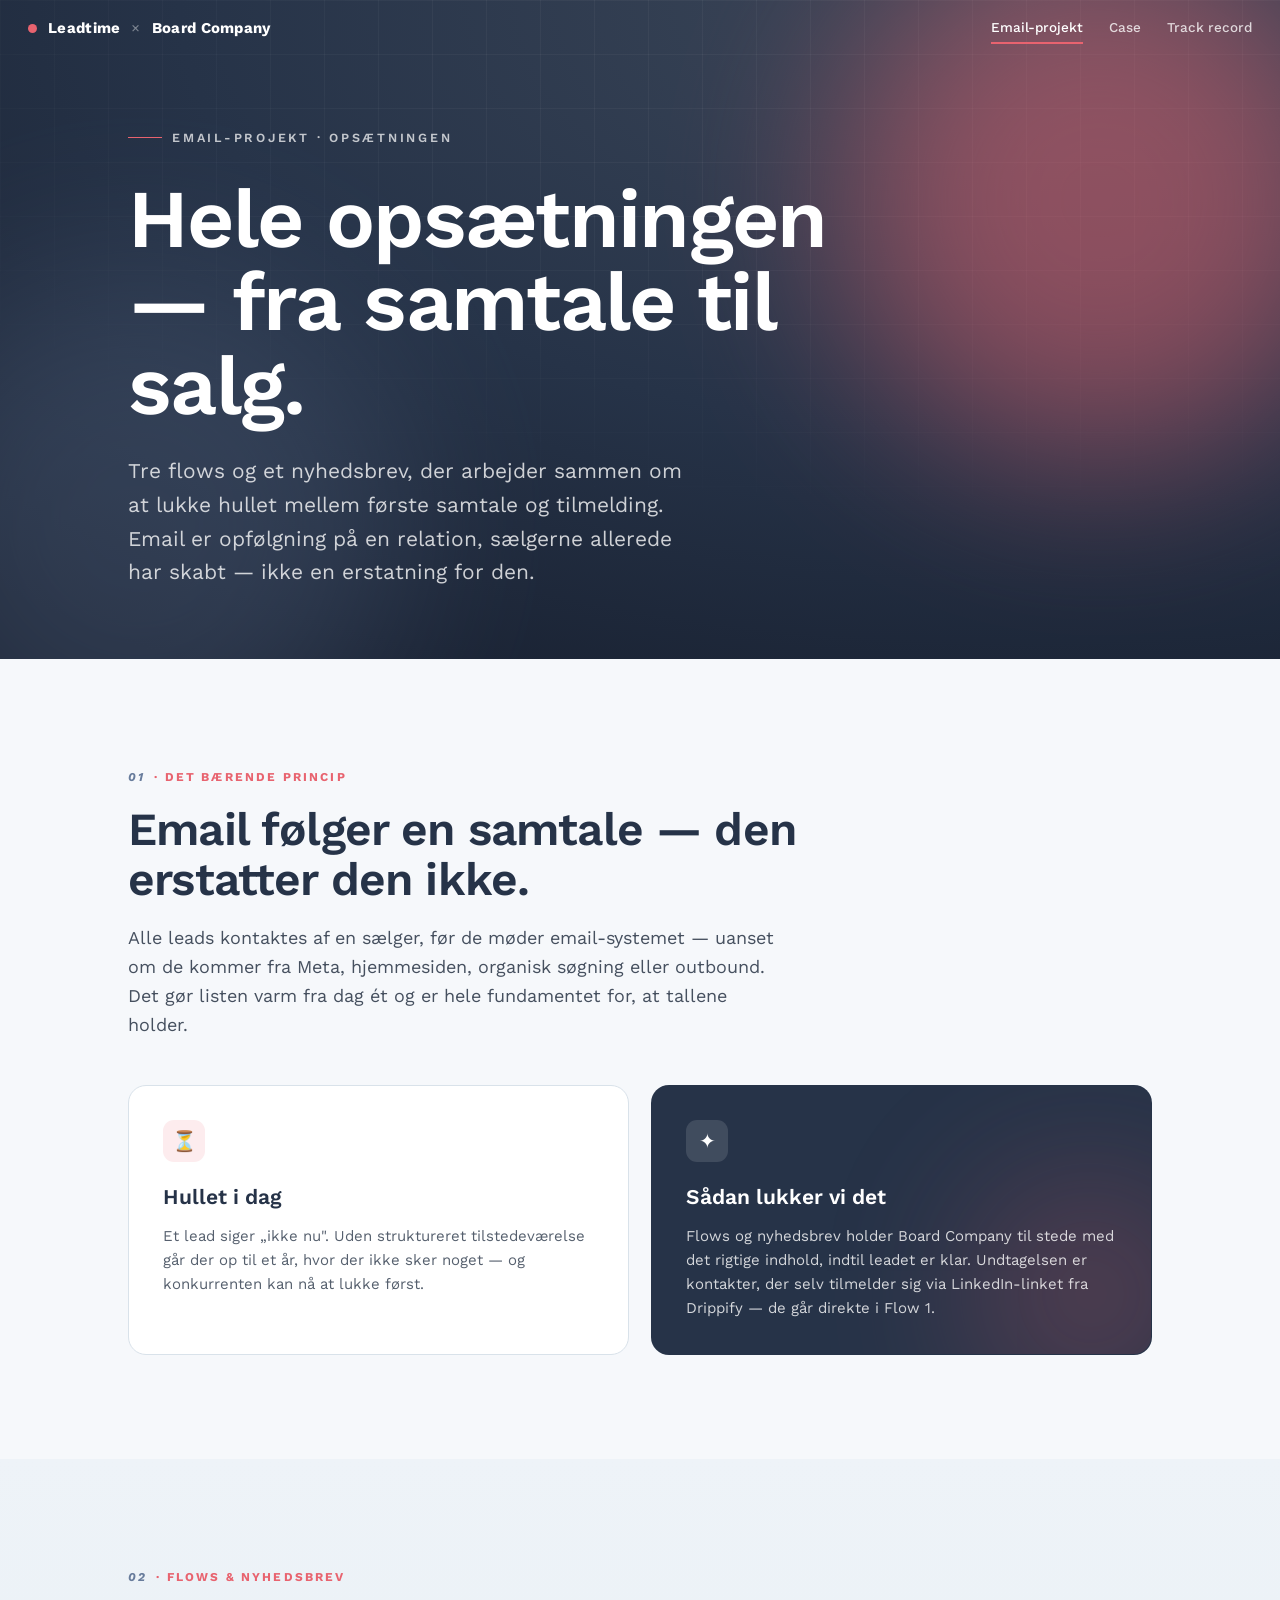
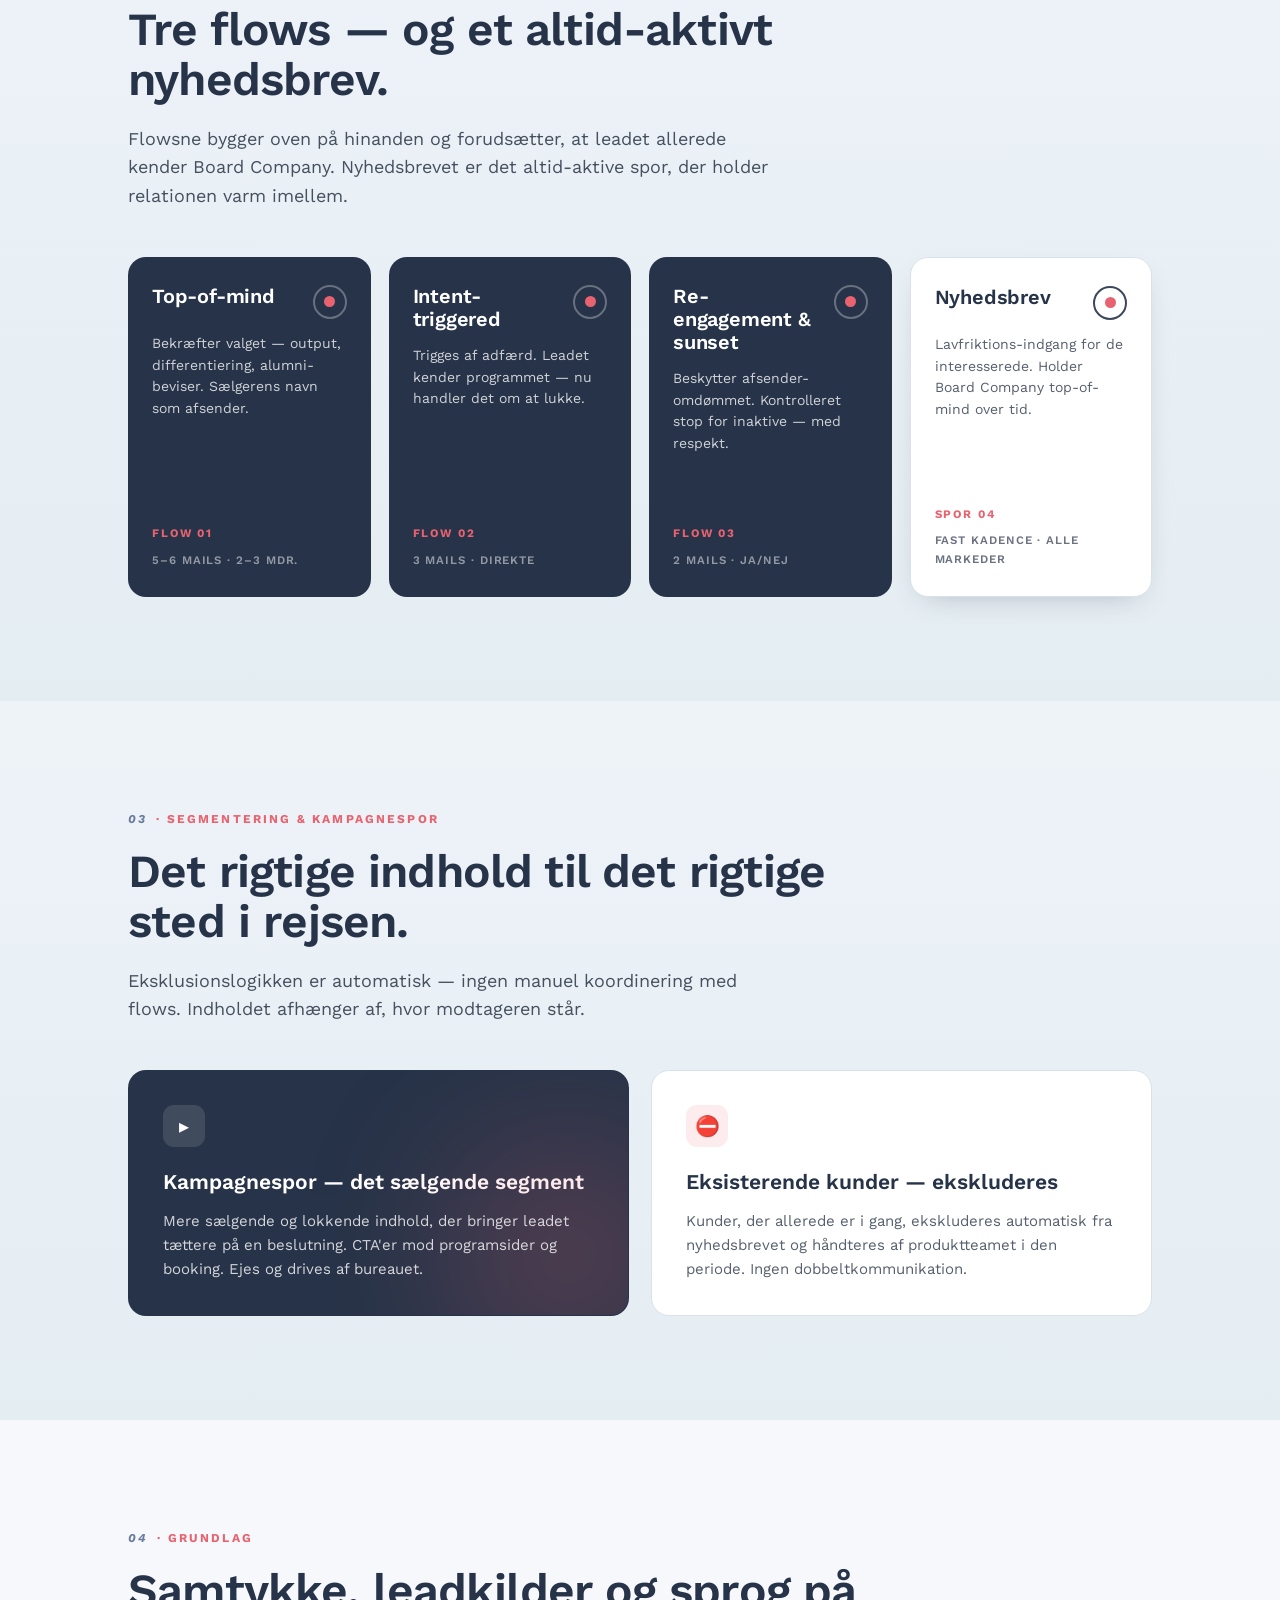
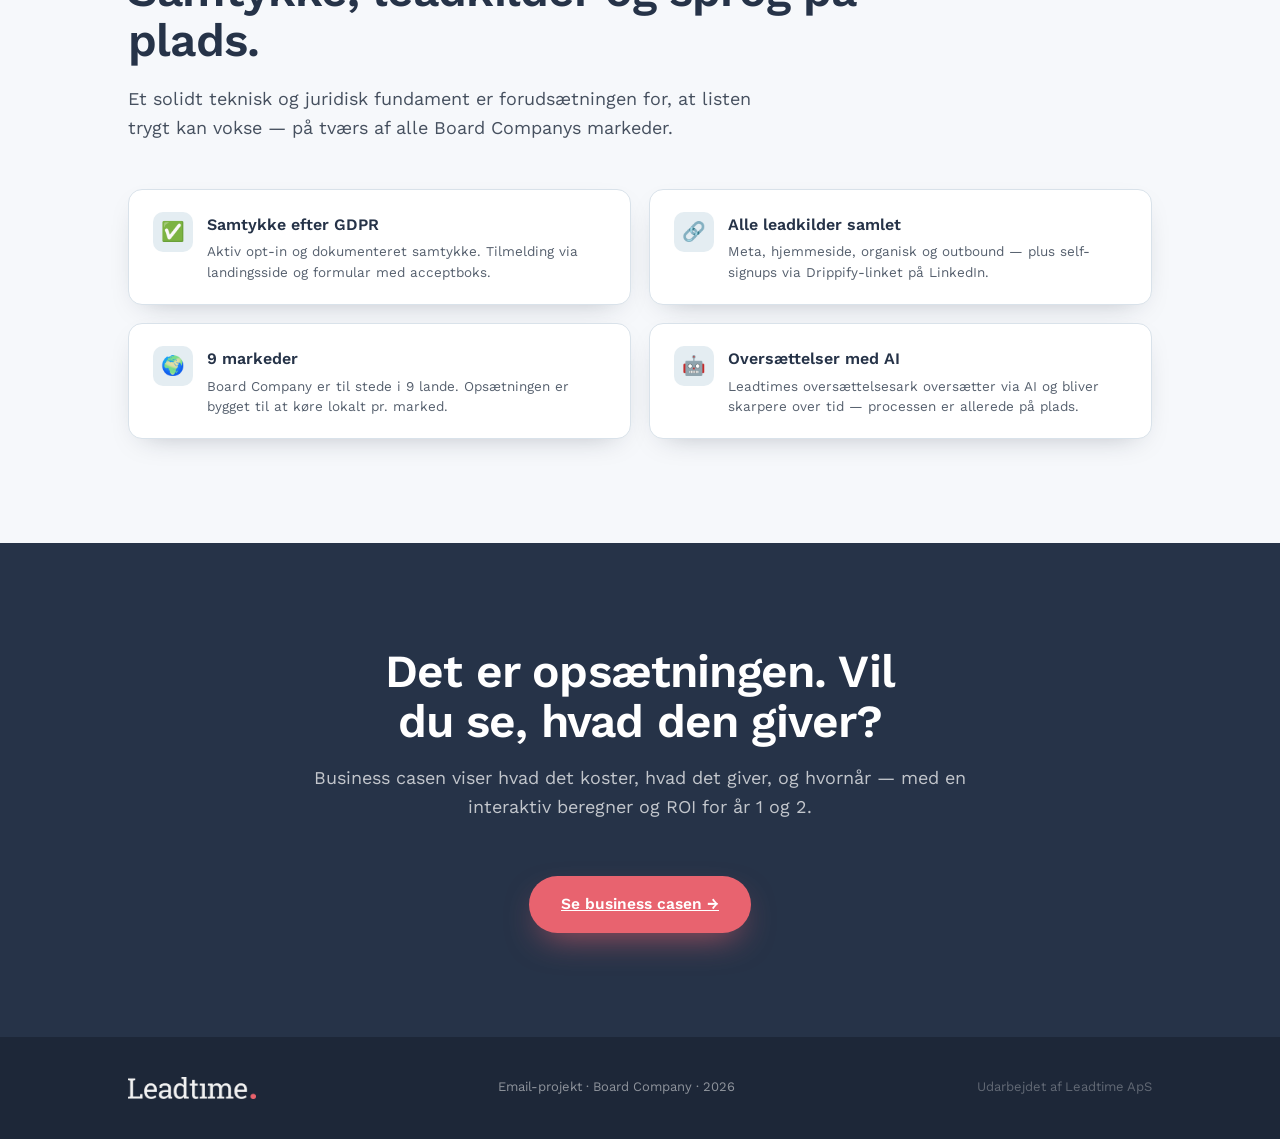
==== commit d0aac1be: "Email-projekt: ny 4-korts flow/nyhedsbrev-opsætning (3 dark flows + lyst Spor 04) Erstatter flow-sek" ====
--- a/email-projekt.html
+++ b/email-projekt.html
@@ -58,53 +58,39 @@
 <!-- 02 · De tre flows -->
 <section id="flows" class="alt">
   <div class="wrap">
-    <div class="sec-tag reveal"><span class="num">02</span> · De tre flows</div>
-    <h2 class="sec-title serif reveal">Tre flows, der bygger oven på hinanden.</h2>
-    <p class="sec-lead reveal">Hvert flow forudsætter, at leadet allerede kender Board Company. Det specifikke indhold defineres sammen med jer — her er, hvad hvert flow skal opnå.</p>
+    <div class="sec-tag reveal"><span class="num">02</span> · Flows &amp; nyhedsbrev</div>
+    <h2 class="sec-title serif reveal">Tre flows — og et altid-aktivt nyhedsbrev.</h2>
+    <p class="sec-lead reveal">Flowsne bygger oven på hinanden og forudsætter, at leadet allerede kender Board Company. Nyhedsbrevet er det altid-aktive spor, der holder relationen varm imellem.</p>
 
-    <div class="flows">
-      <div class="flowcard reveal d1">
-        <div class="fk">Flow 01</div>
-        <span class="ftag">5–6 mails · 2–3 mdr.</span>
-        <h3 class="serif">Bekræft valget</h3>
-        <p>Holder Board Company i bevidstheden i ugerne efter første samtale. Bekræfter valget gennem værdi, beviser og differentiering — uden at gentage sælgerens pitch. Sælgerens navn som afsender.</p>
+    <div class="flowgrid">
+      <div class="flowx reveal d1">
+        <div class="flowx-top"><h3 class="serif">Top-of-mind</h3><span class="flowx-ico"></span></div>
+        <p>Bekræfter valget — output, differentiering, alumni-beviser. Sælgerens navn som afsender.</p>
+        <div class="flowx-foot"><div class="flowx-k">Flow 01</div><div class="flowx-meta">5–6 mails · 2–3 mdr.</div></div>
       </div>
-      <div class="flowcard reveal d2">
-        <div class="fk">Flow 02</div>
-        <span class="ftag">3 mails · direkte</span>
-        <h3 class="serif">Luk salget</h3>
-        <p>Trigges af adfærd. Leadet kender allerede programmet — nu handler det om at lukke. Skarpt, direkte og målrettet beslutningen.</p>
+      <div class="flowx reveal d1">
+        <div class="flowx-top"><h3 class="serif">Intent-triggered</h3><span class="flowx-ico"></span></div>
+        <p>Trigges af adfærd. Leadet kender programmet — nu handler det om at lukke.</p>
+        <div class="flowx-foot"><div class="flowx-k">Flow 02</div><div class="flowx-meta">3 mails · direkte</div></div>
       </div>
-      <div class="flowcard reveal d3">
-        <div class="fk">Flow 03</div>
-        <span class="ftag">Re-engagement &amp; sunset</span>
-        <h3 class="serif">Beskyt omdømmet</h3>
-        <p>Genaktiverer passive kontakter og lukker pænt af for dem, der ikke reagerer. Beskytter afsender-omdømmet, så leveringsevnen forbliver høj.</p>
+      <div class="flowx reveal d2">
+        <div class="flowx-top"><h3 class="serif">Re-engagement &amp; sunset</h3><span class="flowx-ico"></span></div>
+        <p>Beskytter afsender-omdømmet. Kontrolleret stop for inaktive — med respekt.</p>
+        <div class="flowx-foot"><div class="flowx-k">Flow 03</div><div class="flowx-meta">2 mails · ja/nej</div></div>
+      </div>
+      <div class="flowx light reveal d2">
+        <div class="flowx-top"><h3 class="serif">Nyhedsbrev</h3><span class="flowx-ico"></span></div>
+        <p>Lavfriktions-indgang for de interesserede. Holder Board Company top-of-mind over tid.</p>
+        <div class="flowx-foot"><div class="flowx-k">Spor 04</div><div class="flowx-meta">Fast kadence · alle markeder</div></div>
       </div>
     </div>
   </div>
 </section>
 
-<!-- 03 · Nyhedsbrevet -->
-<section id="nyhedsbrev">
-  <div class="wrap">
-    <div class="sec-tag reveal"><span class="num">03</span> · Nyhedsbrevet</div>
-    <h2 class="sec-title serif reveal">Det, der holder sammen på det hele.</h2>
-    <p class="sec-lead reveal">Nyhedsbrevet er top-of-mind-indholdet for de kontakter, der ikke er i et flow — et produkt i sig selv med fast kadence, som modtageren selv har valgt til. Det bygger listen op måned for måned og fastholder relationen, indtil timingen er rigtig.</p>
-
-    <div class="feat-list">
-      <div class="feat reveal d1"><div class="fi">🗞️</div><div><h4>Fast kadence</h4><p>Et troværdigt, genkendeligt flow af indhold — ikke „flere mails", men de rigtige.</p></div></div>
-      <div class="feat reveal d1"><div class="fi">🎯</div><div><h4>Valgt til</h4><p>Modtagerne har selv sagt ja. Det gør listen langt mere værdifuld end en kold liste.</p></div></div>
-      <div class="feat reveal d2"><div class="fi">🧭</div><div><h4>Relevant indhold</h4><p>Bestyrelsesarbejde, governance, AI og global kompleksitet — indsigt, ikke salgstale.</p></div></div>
-      <div class="feat reveal d2"><div class="fi">📈</div><div><h4>Op til uddannelsesstart</h4><p>Kadencen kan skrues op mod en programstart, hvor leadet er tættest på en beslutning.</p></div></div>
-    </div>
-  </div>
-</section>
-
-<!-- 04 · Segmentering & kampagnespor -->
+<!-- 03 · Segmentering & kampagnespor -->
 <section id="segmenter" class="alt">
   <div class="wrap">
-    <div class="sec-tag reveal"><span class="num">04</span> · Segmentering &amp; kampagnespor</div>
+    <div class="sec-tag reveal"><span class="num">03</span> · Segmentering &amp; kampagnespor</div>
     <h2 class="sec-title serif reveal">Det rigtige indhold til det rigtige sted i rejsen.</h2>
     <p class="sec-lead reveal">Eksklusionslogikken er automatisk — ingen manuel koordinering med flows. Indholdet afhænger af, hvor modtageren står.</p>
 
@@ -126,15 +112,15 @@
 <!-- 05 · Leadkilder, samtykke & sprog -->
 <section id="grundlag">
   <div class="wrap">
-    <div class="sec-tag reveal"><span class="num">05</span> · Grundlag</div>
+    <div class="sec-tag reveal"><span class="num">04</span> · Grundlag</div>
     <h2 class="sec-title serif reveal">Samtykke, leadkilder og sprog på plads.</h2>
     <p class="sec-lead reveal">Et solidt teknisk og juridisk fundament er forudsætningen for, at listen trygt kan vokse — på tværs af alle Board Companys markeder.</p>
 
     <div class="feat-list">
-      <div class="feat reveal d1"><div class="fi">✅</div><div><h4>Samtykke efter GDPR</h4><p>Aktiv opt-in og dokumenteret samtykke. Tilmelding via landingsside og formular med acceptboks.</p></div></div>
-      <div class="feat reveal d1"><div class="fi">🔗</div><div><h4>Alle leadkilder samlet</h4><p>Meta, hjemmeside, organisk og outbound — plus self-signups via Drippify-linket på LinkedIn.</p></div></div>
-      <div class="feat reveal d2"><div class="fi">🌍</div><div><h4>9 markeder</h4><p>Board Company er til stede i 9 lande. Opsætningen er bygget til at køre lokalt pr. marked.</p></div></div>
-      <div class="feat reveal d2"><div class="fi">🤖</div><div><h4>Oversættelser med AI</h4><p>Leadtimes oversættelsesark oversætter via AI og bliver skarpere over tid — processen er allerede på plads.</p></div></div>
+      <div class="fitem reveal d1"><div class="fi">✅</div><div><h4>Samtykke efter GDPR</h4><p>Aktiv opt-in og dokumenteret samtykke. Tilmelding via landingsside og formular med acceptboks.</p></div></div>
+      <div class="fitem reveal d1"><div class="fi">🔗</div><div><h4>Alle leadkilder samlet</h4><p>Meta, hjemmeside, organisk og outbound — plus self-signups via Drippify-linket på LinkedIn.</p></div></div>
+      <div class="fitem reveal d2"><div class="fi">🌍</div><div><h4>9 markeder</h4><p>Board Company er til stede i 9 lande. Opsætningen er bygget til at køre lokalt pr. marked.</p></div></div>
+      <div class="fitem reveal d2"><div class="fi">🤖</div><div><h4>Oversættelser med AI</h4><p>Leadtimes oversættelsesark oversætter via AI og bliver skarpere over tid — processen er allerede på plads.</p></div></div>
     </div>
   </div>
 </section>
--- a/styles.css
+++ b/styles.css
@@ -61,7 +61,7 @@
   .hero-glow{position:absolute;width:520px;height:520px;border-radius:50%;filter:blur(90px);opacity:.5;}
   .hero-glow.c{background:var(--coral);right:-80px;top:-60px;}
   .hero-glow.g{background:var(--gold);left:-120px;bottom:-120px;opacity:.28;}
-  .hero-inner{position:relative;z-index:2;}
+  .hero-inner{position:relative;z-index:2;width:100%;}
   .eyebrow{display:inline-flex;align-items:center;gap:10px;font-size:12.5px;font-weight:600;letter-spacing:.22em;text-transform:uppercase;color:rgba(255,255,255,.72);margin-bottom:30px;}
   .eyebrow .ln{width:34px;height:1px;background:var(--coral);}
   h1.hero-title{font-weight:600;font-size:clamp(40px,7vw,82px);line-height:1.02;letter-spacing:-.02em;margin-bottom:26px;}
@@ -107,7 +107,7 @@
   .stat::before{content:'';position:absolute;top:0;left:0;right:0;height:4px;background:linear-gradient(90deg,var(--gold),var(--coral));transform:scaleX(0);transform-origin:left;transition:transform .5s;}
   .stat:hover::before{transform:scaleX(1);}
   .stat .big{font-family:'Work Sans',sans-serif;font-weight:600;font-size:56px;line-height:1;color:var(--navy);letter-spacing:-.02em;}
-  .stat .big .suf{font-size:30px;color:var(--coral);}
+  .stat .big .suf{font-size:30px;color:var(--green);}
   .stat .lbl{margin-top:12px;font-weight:600;font-size:15px;color:var(--ink);}
   .stat .sub{font-size:13.5px;color:var(--muted);}
   @media(max-width:760px){.stats{grid-template-columns:1fr}}
@@ -388,7 +388,7 @@
   /* ===== shared: hub + sub-pages ===== */
   .page-hero{min-height:62vh;display:flex;flex-direction:column;justify-content:center;position:relative;color:#fff;overflow:hidden;background:radial-gradient(120% 120% at 80% 0%,#3C4759 0%,var(--ink) 55%,#182030 100%);padding:120px 0 70px;}
   .page-hero .hero-grid{position:absolute;inset:0;background-image:linear-gradient(rgba(255,255,255,.04) 1px,transparent 1px),linear-gradient(90deg,rgba(255,255,255,.04) 1px,transparent 1px);background-size:54px 54px;mask-image:radial-gradient(120% 90% at 70% 10%,#000 30%,transparent 80%);}
-  .page-hero .wrap{position:relative;z-index:2;}
+  .page-hero .wrap{position:relative;z-index:2;width:100%;}
   .cobrand-lock{display:flex;align-items:center;gap:18px;margin-bottom:34px;}
   .cobrand-lock img.lt{height:30px}.cobrand-lock img.bc{height:25px}
   .cobrand-lock .x{color:rgba(255,255,255,.4);font-size:14px;}
@@ -415,13 +415,71 @@
   @media(max-width:780px){.flows{grid-template-columns:1fr}}
   /* feature list (icon + text rows) */
   .feat-list{display:grid;grid-template-columns:1fr 1fr;gap:18px;margin-top:8px;}
-  .feat{display:flex;gap:14px;align-items:flex-start;background:var(--paper);border:1px solid var(--line);border-radius:14px;padding:22px 24px;box-shadow:var(--shadow-sm);}
-  .feat .fi{flex:none;width:40px;height:40px;border-radius:10px;background:var(--cream-2);display:flex;align-items:center;justify-content:center;font-size:19px;}
-  .feat h4{font-family:'Work Sans',sans-serif;font-weight:600;font-size:16px;color:var(--ink);margin-bottom:4px;}
-  .feat p{font-size:13.5px;color:#56606e;line-height:1.5;}
+  .fitem{display:flex;gap:14px;align-items:flex-start;background:var(--paper);border:1px solid var(--line);border-radius:14px;padding:22px 24px;box-shadow:var(--shadow-sm);}
+  .fitem .fi{flex:none;width:40px;height:40px;border-radius:10px;background:var(--cream-2);display:flex;align-items:center;justify-content:center;font-size:19px;}
+  .fitem h4{font-family:'Work Sans',sans-serif;font-weight:600;font-size:16px;color:var(--ink);margin-bottom:4px;}
+  .fitem p{font-size:13.5px;color:#56606e;line-height:1.5;}
   @media(max-width:680px){.feat-list{grid-template-columns:1fr}}
   /* placeholder / draft banner */
   .draft{display:flex;gap:14px;align-items:flex-start;background:#fff6e8;border:1px solid #f0dcae;border-left:4px solid var(--gold);border-radius:14px;padding:18px 22px;margin-top:30px;}
   .draft b{color:#7a5a17;}
   .draft span{color:#6b5a36;font-size:14px;line-height:1.5;}
   .ph-token{background:#fff1c2;border-radius:5px;padding:0 6px;font-weight:600;color:#7a5a17;}
+
+  /* metrics table (track record) */
+  .mtable{background:#fff;border:1px solid var(--line);border-radius:var(--r);box-shadow:var(--shadow-sm);overflow:hidden;margin-top:8px;}
+  .mrow{display:grid;grid-template-columns:1fr auto 96px;gap:18px;align-items:center;padding:15px 24px;border-top:1px solid var(--line);}
+  .mrow:first-child{border-top:none;}
+  .mrow .mk{font-weight:600;font-size:14.5px;color:var(--ink);}
+  .mrow .mv{font-family:'Work Sans',sans-serif;font-weight:600;font-size:18px;color:var(--navy);text-align:right;letter-spacing:-.01em;}
+  .mrow .md{font-size:12.5px;font-weight:700;padding:4px 10px;border-radius:30px;white-space:nowrap;text-align:center;}
+  .md.up{background:var(--green-soft);color:var(--green);}
+  .md.down{background:#fdecee;color:var(--coral-dark);}
+  .src{font-size:12.5px;color:var(--muted-2);margin-top:14px;}
+  /* benchmark pills */
+  .bench{display:grid;grid-template-columns:repeat(3,1fr);gap:18px;margin-top:8px;}
+  .bcard{background:var(--paper);border:1px solid var(--line);border-radius:var(--r);padding:26px 24px;box-shadow:var(--shadow-sm);text-align:center;}
+  .bcard .bv{font-family:'Work Sans',sans-serif;font-weight:600;font-size:40px;color:var(--navy);line-height:1;letter-spacing:-.02em;}
+  .bcard .bl{font-weight:600;font-size:14px;color:var(--ink);margin-top:10px;}
+  .bcard .bp{display:inline-block;margin-top:12px;font-size:12px;font-weight:700;letter-spacing:.04em;padding:5px 12px;border-radius:30px;background:var(--green-soft);color:var(--green);}
+  @media(max-width:760px){.bench{grid-template-columns:1fr}.mrow{grid-template-columns:1fr auto auto;gap:12px;padding:14px 18px}}
+
+  /* track record: bar chart (YoY growth) */
+  .barchart{background:#fff;border:1px solid var(--line);border-radius:var(--r);box-shadow:var(--shadow-sm);padding:30px 30px;margin-bottom:26px;display:flex;flex-direction:column;gap:18px;}
+  .bc-head{font-weight:600;font-size:14px;color:var(--muted);letter-spacing:.02em;margin-bottom:2px;}
+  .bc-row{display:grid;grid-template-columns:150px 1fr;gap:18px;align-items:center;}
+  .bc-lbl{font-weight:600;font-size:14px;color:var(--ink);text-align:right;}
+  .bc-track{height:36px;background:var(--cream-2);border-radius:9px;overflow:hidden;}
+  .bc-bar{display:flex;align-items:center;justify-content:flex-end;height:100%;width:0;border-radius:9px;background:linear-gradient(90deg,var(--slate),var(--money));transition:width 1.15s cubic-bezier(.2,.7,.2,1);padding-right:14px;box-shadow:var(--shadow-sm);}
+  .bc-bar b{color:#fff;font-size:14px;font-weight:700;white-space:nowrap;}
+  .barchart.in .bc-bar{width:var(--w);}
+  @media(max-width:600px){.bc-row{grid-template-columns:1fr;gap:6px}.bc-lbl{text-align:left}}
+  /* percentile bars */
+  .pbars{display:flex;flex-direction:column;gap:26px;}
+  .pbar-top{display:flex;justify-content:space-between;align-items:baseline;margin-bottom:9px;gap:12px;}
+  .pbar-top span{font-weight:600;font-size:15px;color:var(--ink);}
+  .pbar-top b{font-family:'Work Sans',sans-serif;font-weight:600;font-size:20px;color:var(--navy);letter-spacing:-.01em;white-space:nowrap;}
+  .pbar-track{height:14px;background:var(--cream-2);border-radius:8px;overflow:hidden;}
+  .pbar-fill{display:block;height:100%;width:0;border-radius:8px;background:linear-gradient(90deg,var(--slate),var(--coral));transition:width 1.15s cubic-bezier(.2,.7,.2,1);}
+  .pbars.in .pbar-fill{width:var(--w);}
+  .pbar-cap{display:block;font-size:13px;color:var(--muted);margin-top:8px;}
+
+  /* flow + newsletter cards (email-projekt) */
+  .flowgrid{display:grid;grid-template-columns:repeat(4,1fr);gap:18px;}
+  .flowx{background:var(--ink);color:#fff;border-radius:var(--r);padding:28px 24px;min-height:340px;display:flex;flex-direction:column;position:relative;overflow:hidden;transition:transform .35s,box-shadow .35s;}
+  .flowx:hover{transform:translateY(-6px);box-shadow:var(--shadow);}
+  .flowx.light{background:#fff;color:var(--ink);border:1px solid var(--line);box-shadow:var(--shadow-sm);}
+  .flowx-top{display:flex;justify-content:space-between;align-items:flex-start;gap:12px;margin-bottom:14px;}
+  .flowx h3{font-family:'Work Sans',sans-serif;font-weight:600;font-size:20px;line-height:1.15;color:#fff;letter-spacing:-.01em;}
+  .flowx.light h3{color:var(--ink);}
+  .flowx-ico{flex:none;width:34px;height:34px;border-radius:50%;border:2px solid rgba(255,255,255,.3);display:flex;align-items:center;justify-content:center;}
+  .flowx-ico::after{content:'';width:11px;height:11px;border-radius:50%;background:var(--coral);}
+  .flowx.light .flowx-ico{border-color:var(--navy);}
+  .flowx p{font-size:14px;line-height:1.55;color:rgba(255,255,255,.78);}
+  .flowx.light p{color:#56606e;}
+  .flowx-foot{margin-top:auto;padding-top:24px;}
+  .flowx-k{font-size:11.5px;font-weight:700;letter-spacing:.16em;text-transform:uppercase;color:var(--coral);margin-bottom:8px;}
+  .flowx-meta{font-size:11.5px;font-weight:600;letter-spacing:.08em;text-transform:uppercase;color:rgba(255,255,255,.5);}
+  .flowx.light .flowx-meta{color:var(--muted);}
+  @media(max-width:900px){.flowgrid{grid-template-columns:repeat(2,1fr)}}
+  @media(max-width:520px){.flowgrid{grid-template-columns:1fr}.flowx{min-height:0}}
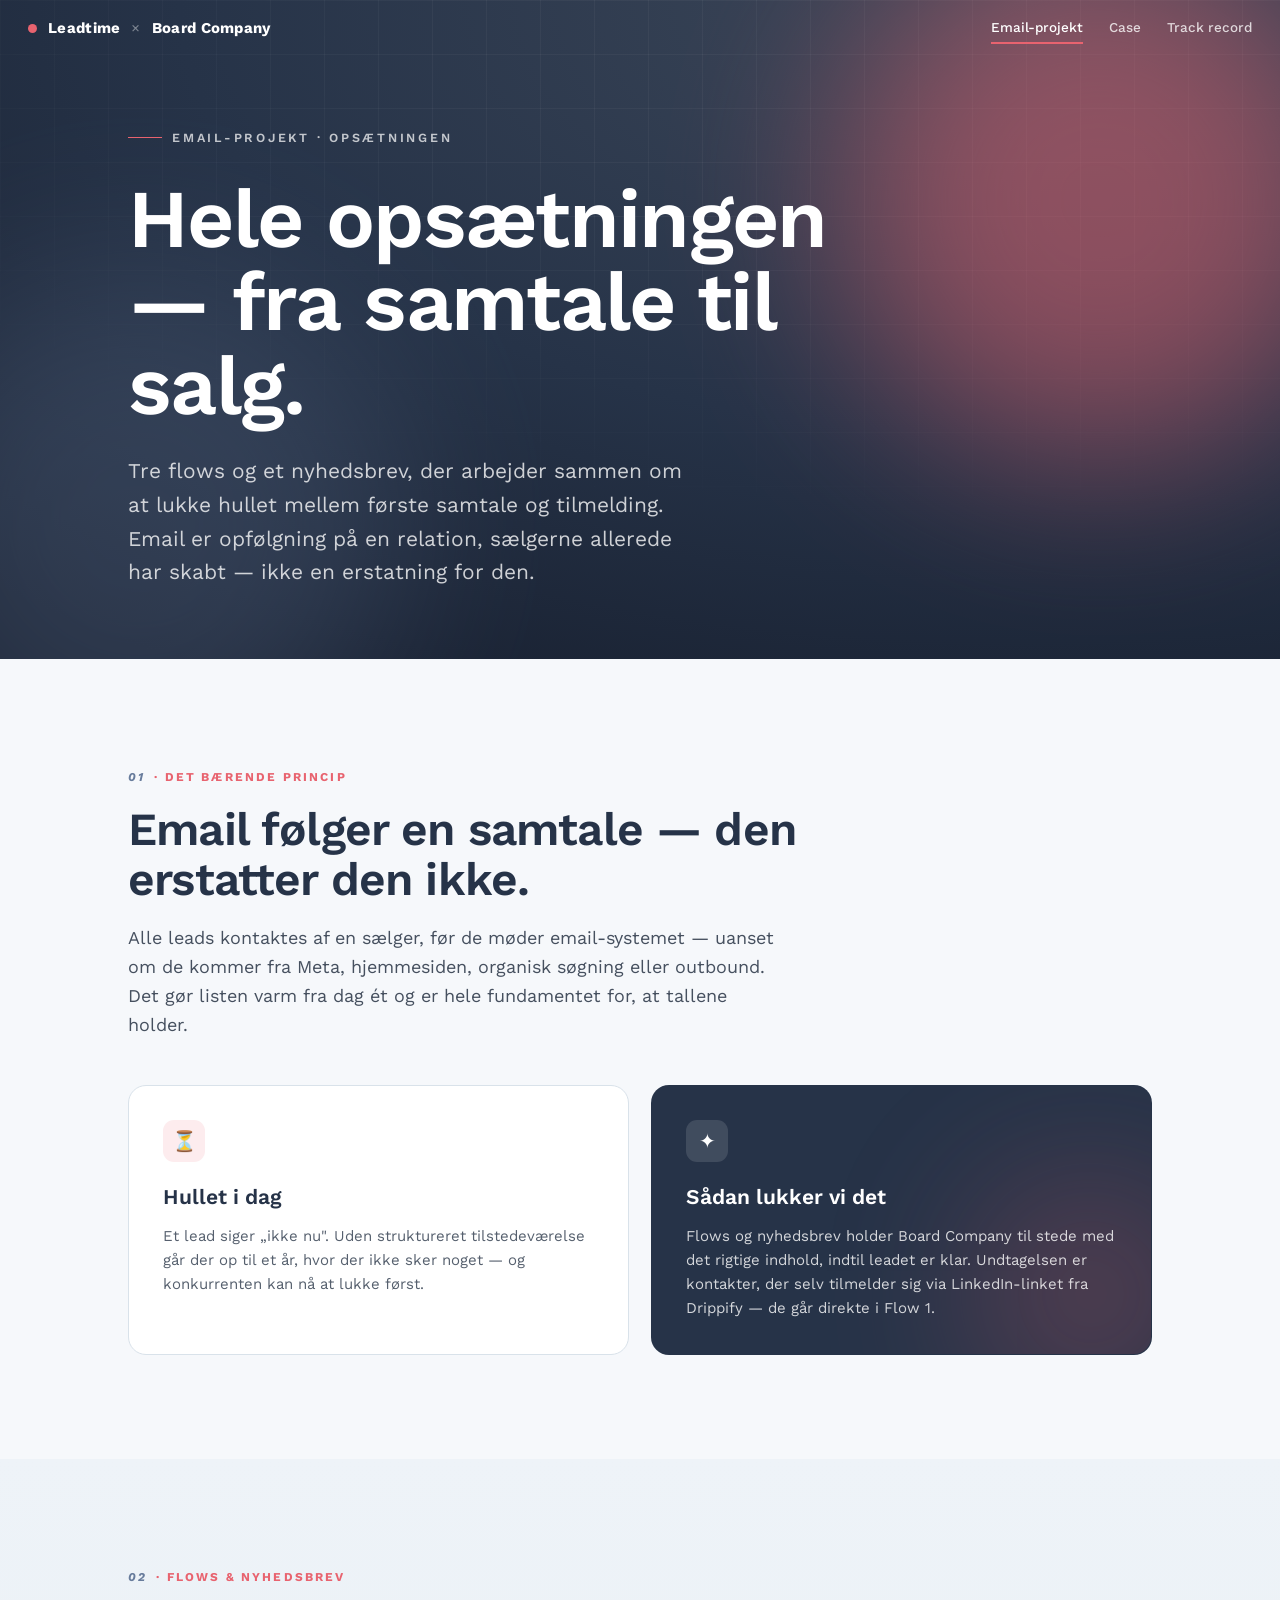
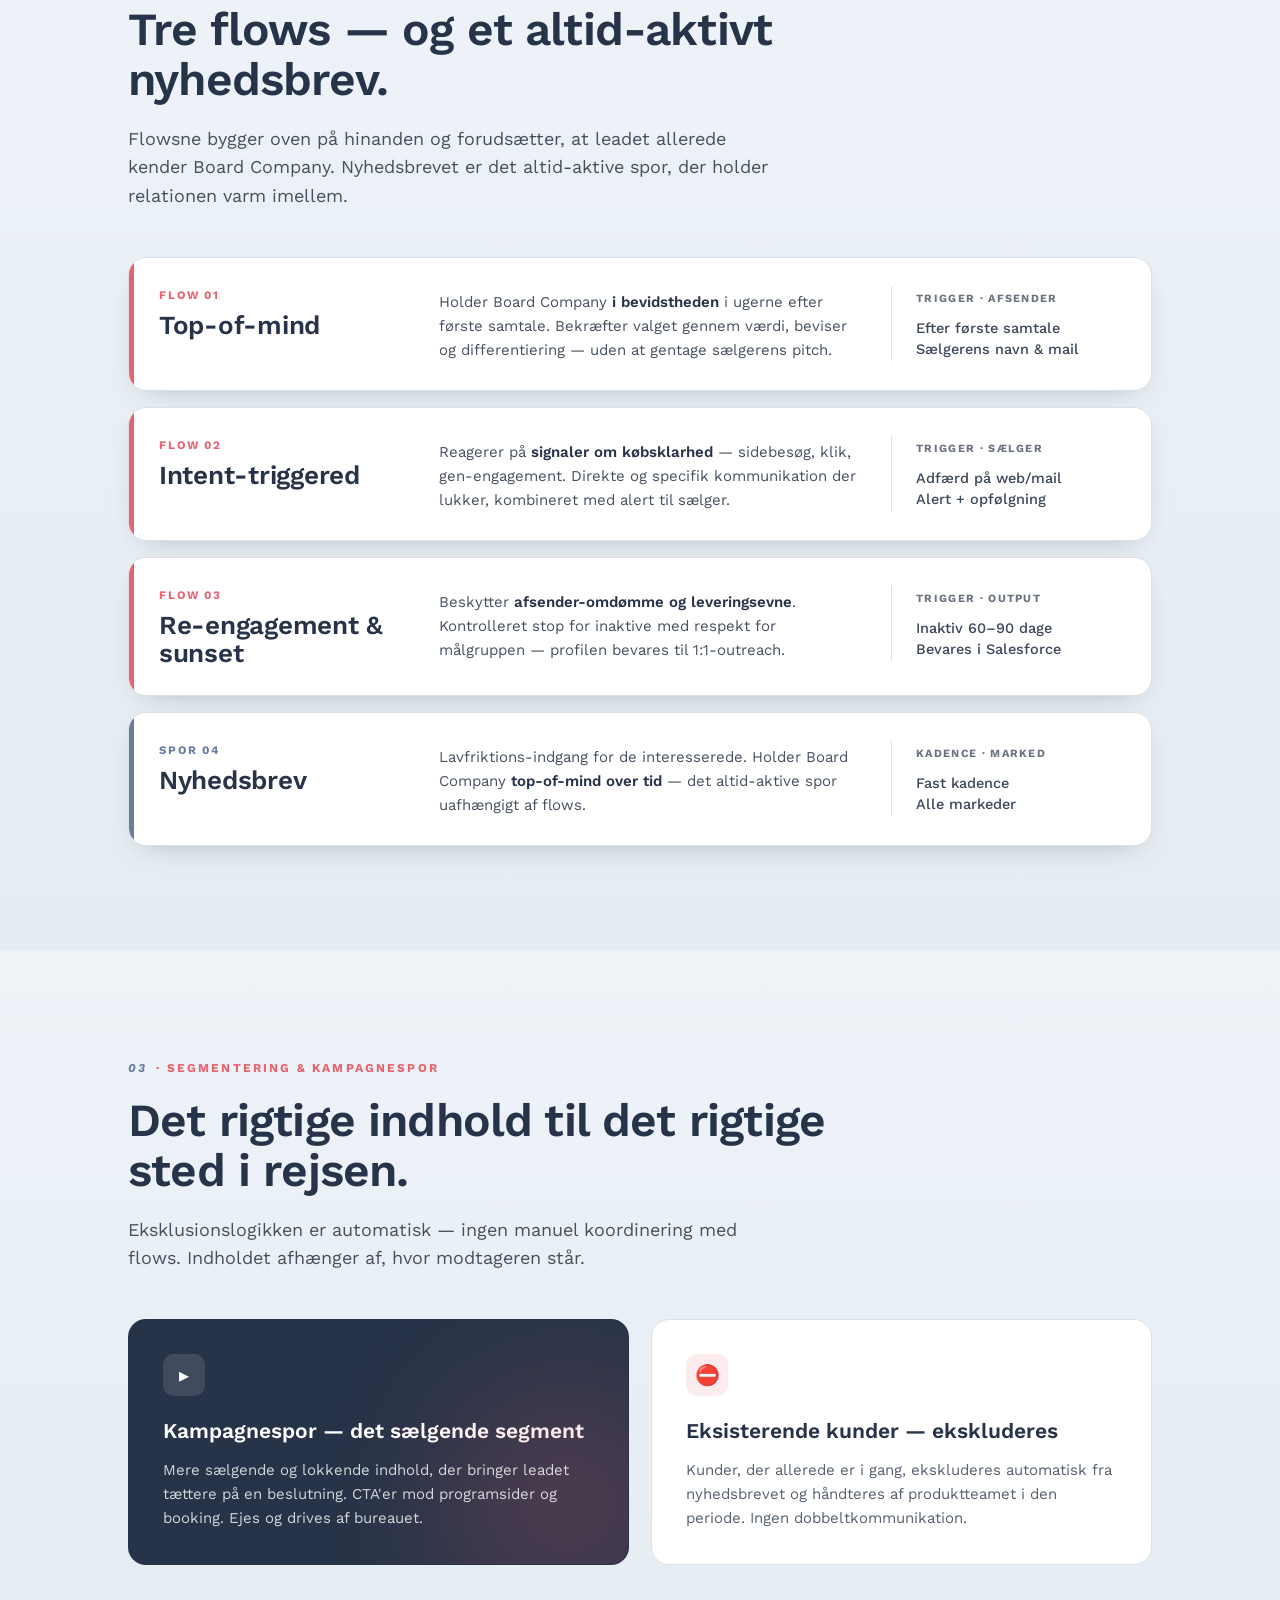
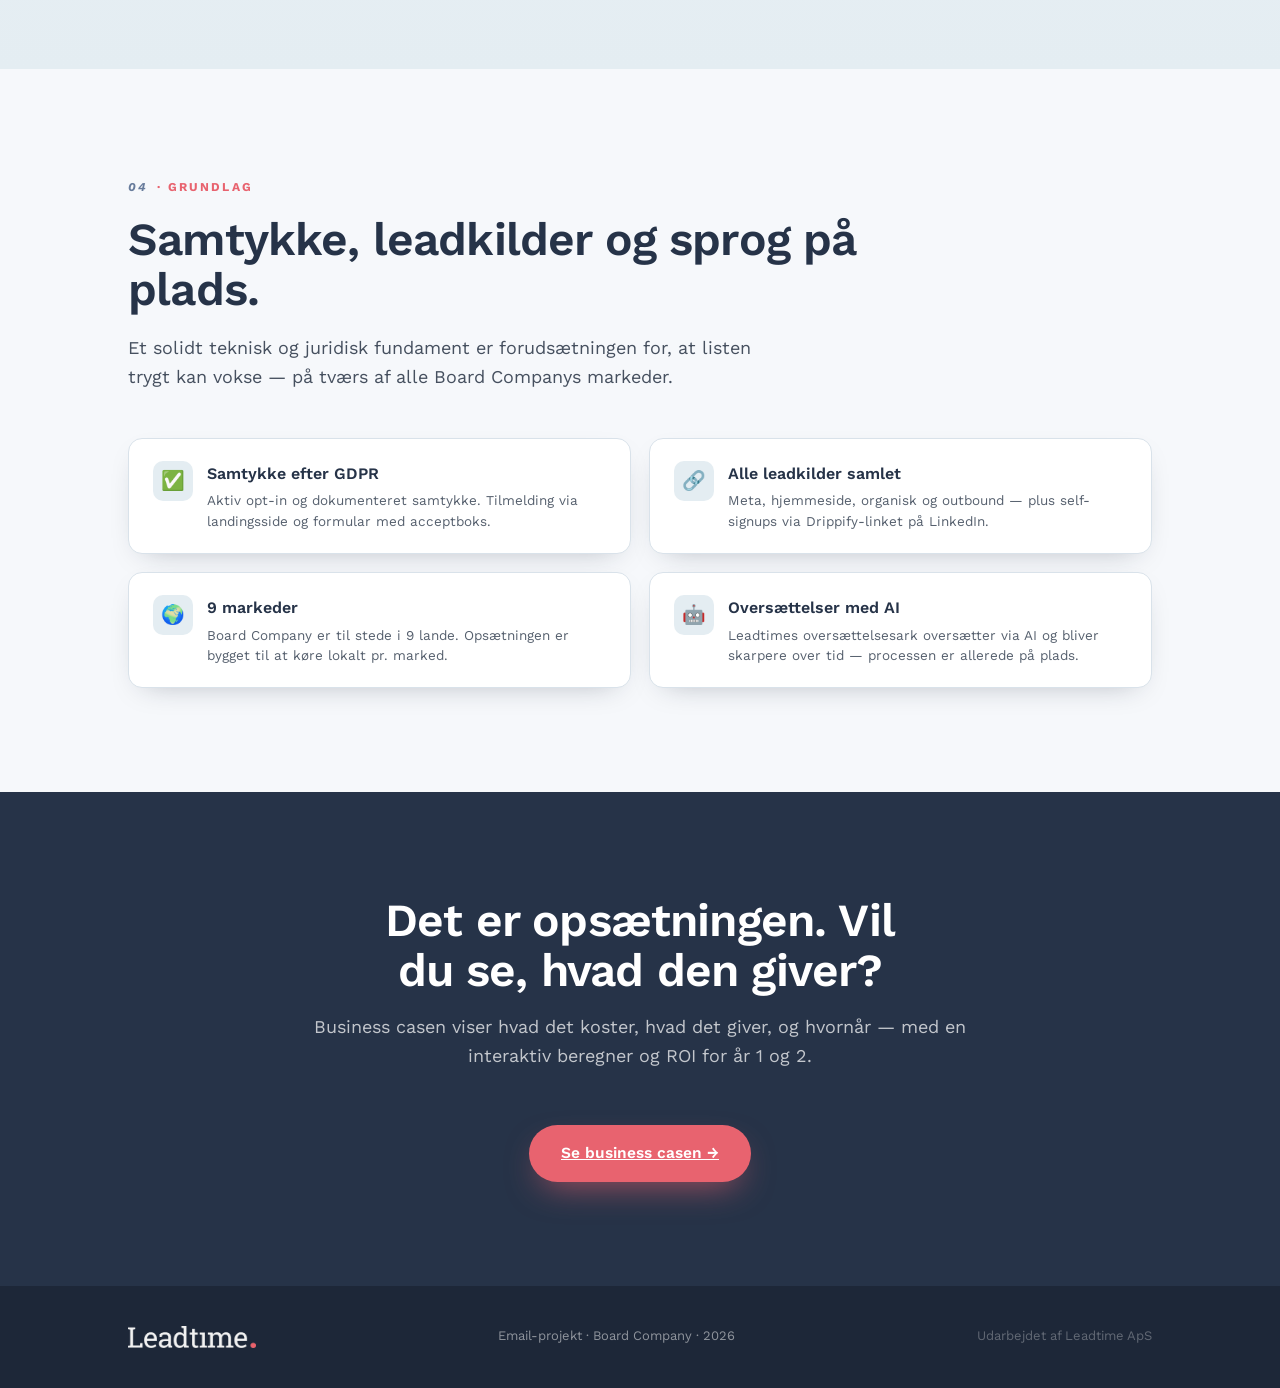
==== commit 0d6389e6: "Email-projekt: detaljeret række-overblik over flows (trigger/afsender/output) Erstatter flow-kort me" ====
--- a/email-projekt.html
+++ b/email-projekt.html
@@ -62,26 +62,26 @@
     <h2 class="sec-title serif reveal">Tre flows — og et altid-aktivt nyhedsbrev.</h2>
     <p class="sec-lead reveal">Flowsne bygger oven på hinanden og forudsætter, at leadet allerede kender Board Company. Nyhedsbrevet er det altid-aktive spor, der holder relationen varm imellem.</p>
 
-    <div class="flowgrid">
-      <div class="flowx reveal d1">
-        <div class="flowx-top"><h3 class="serif">Top-of-mind</h3><span class="flowx-ico"></span></div>
-        <p>Bekræfter valget — output, differentiering, alumni-beviser. Sælgerens navn som afsender.</p>
-        <div class="flowx-foot"><div class="flowx-k">Flow 01</div><div class="flowx-meta">5–6 mails · 2–3 mdr.</div></div>
+    <div class="flowrows">
+      <div class="flowrow reveal d1">
+        <div class="flowrow-l"><div class="flowrow-k">Flow 01</div><h3 class="serif">Top-of-mind</h3></div>
+        <div class="flowrow-d">Holder Board Company <b>i bevidstheden</b> i ugerne efter første samtale. Bekræfter valget gennem værdi, beviser og differentiering — uden at gentage sælgerens pitch.</div>
+        <div class="flowrow-r"><div class="flowrow-rk">Trigger · Afsender</div><p>Efter første samtale<br>Sælgerens navn &amp; mail</p></div>
       </div>
-      <div class="flowx reveal d1">
-        <div class="flowx-top"><h3 class="serif">Intent-triggered</h3><span class="flowx-ico"></span></div>
-        <p>Trigges af adfærd. Leadet kender programmet — nu handler det om at lukke.</p>
-        <div class="flowx-foot"><div class="flowx-k">Flow 02</div><div class="flowx-meta">3 mails · direkte</div></div>
+      <div class="flowrow reveal d1">
+        <div class="flowrow-l"><div class="flowrow-k">Flow 02</div><h3 class="serif">Intent-triggered</h3></div>
+        <div class="flowrow-d">Reagerer på <b>signaler om købsklarhed</b> — sidebesøg, klik, gen-engagement. Direkte og specifik kommunikation der lukker, kombineret med alert til sælger.</div>
+        <div class="flowrow-r"><div class="flowrow-rk">Trigger · Sælger</div><p>Adfærd på web/mail<br>Alert + opfølgning</p></div>
       </div>
-      <div class="flowx reveal d2">
-        <div class="flowx-top"><h3 class="serif">Re-engagement &amp; sunset</h3><span class="flowx-ico"></span></div>
-        <p>Beskytter afsender-omdømmet. Kontrolleret stop for inaktive — med respekt.</p>
-        <div class="flowx-foot"><div class="flowx-k">Flow 03</div><div class="flowx-meta">2 mails · ja/nej</div></div>
+      <div class="flowrow reveal d2">
+        <div class="flowrow-l"><div class="flowrow-k">Flow 03</div><h3 class="serif">Re-engagement &amp; sunset</h3></div>
+        <div class="flowrow-d">Beskytter <b>afsender-omdømme og leveringsevne</b>. Kontrolleret stop for inaktive med respekt for målgruppen — profilen bevares til 1:1-outreach.</div>
+        <div class="flowrow-r"><div class="flowrow-rk">Trigger · Output</div><p>Inaktiv 60–90 dage<br>Bevares i Salesforce</p></div>
       </div>
-      <div class="flowx light reveal d2">
-        <div class="flowx-top"><h3 class="serif">Nyhedsbrev</h3><span class="flowx-ico"></span></div>
-        <p>Lavfriktions-indgang for de interesserede. Holder Board Company top-of-mind over tid.</p>
-        <div class="flowx-foot"><div class="flowx-k">Spor 04</div><div class="flowx-meta">Fast kadence · alle markeder</div></div>
+      <div class="flowrow news reveal d2">
+        <div class="flowrow-l"><div class="flowrow-k">Spor 04</div><h3 class="serif">Nyhedsbrev</h3></div>
+        <div class="flowrow-d">Lavfriktions-indgang for de interesserede. Holder Board Company <b>top-of-mind over tid</b> — det altid-aktive spor uafhængigt af flows.</div>
+        <div class="flowrow-r"><div class="flowrow-rk">Kadence · Marked</div><p>Fast kadence<br>Alle markeder</p></div>
       </div>
     </div>
   </div>
--- a/styles.css
+++ b/styles.css
@@ -483,3 +483,19 @@
   .flowx.light .flowx-meta{color:var(--muted);}
   @media(max-width:900px){.flowgrid{grid-template-columns:repeat(2,1fr)}}
   @media(max-width:520px){.flowgrid{grid-template-columns:1fr}.flowx{min-height:0}}
+
+  /* flow rows (email-projekt — detaljeret overblik) */
+  .flowrows{display:flex;flex-direction:column;gap:16px;}
+  .flowrow{display:grid;grid-template-columns:250px 1fr 230px;gap:30px;align-items:start;background:#fff;border:1px solid var(--line);border-radius:var(--r);box-shadow:var(--shadow-sm);padding:28px 30px;position:relative;overflow:hidden;transition:transform .3s,box-shadow .3s;}
+  .flowrow:hover{transform:translateY(-3px);box-shadow:var(--shadow);}
+  .flowrow::before{content:'';position:absolute;left:0;top:0;bottom:0;width:5px;background:var(--coral);}
+  .flowrow.news::before{background:var(--slate);}
+  .flowrow-k{font-size:11.5px;font-weight:700;letter-spacing:.16em;text-transform:uppercase;color:var(--coral);margin-bottom:8px;}
+  .flowrow.news .flowrow-k{color:var(--slate);}
+  .flowrow-l h3{font-family:'Work Sans',sans-serif;font-weight:600;font-size:26px;line-height:1.05;color:var(--ink);letter-spacing:-.01em;}
+  .flowrow-d{font-size:15px;line-height:1.6;color:#46505f;padding-top:4px;}
+  .flowrow-d b{color:var(--ink);font-weight:600;}
+  .flowrow-r{border-left:1px solid var(--line);padding-left:24px;padding-top:4px;}
+  .flowrow-rk{font-size:11px;font-weight:700;letter-spacing:.12em;text-transform:uppercase;color:var(--muted);margin-bottom:10px;}
+  .flowrow-r p{font-size:14.5px;line-height:1.5;color:var(--navy);font-weight:500;}
+  @media(max-width:820px){.flowrow{grid-template-columns:1fr;gap:14px}.flowrow-r{border-left:none;border-top:1px solid var(--line);padding-left:0;padding-top:16px}}
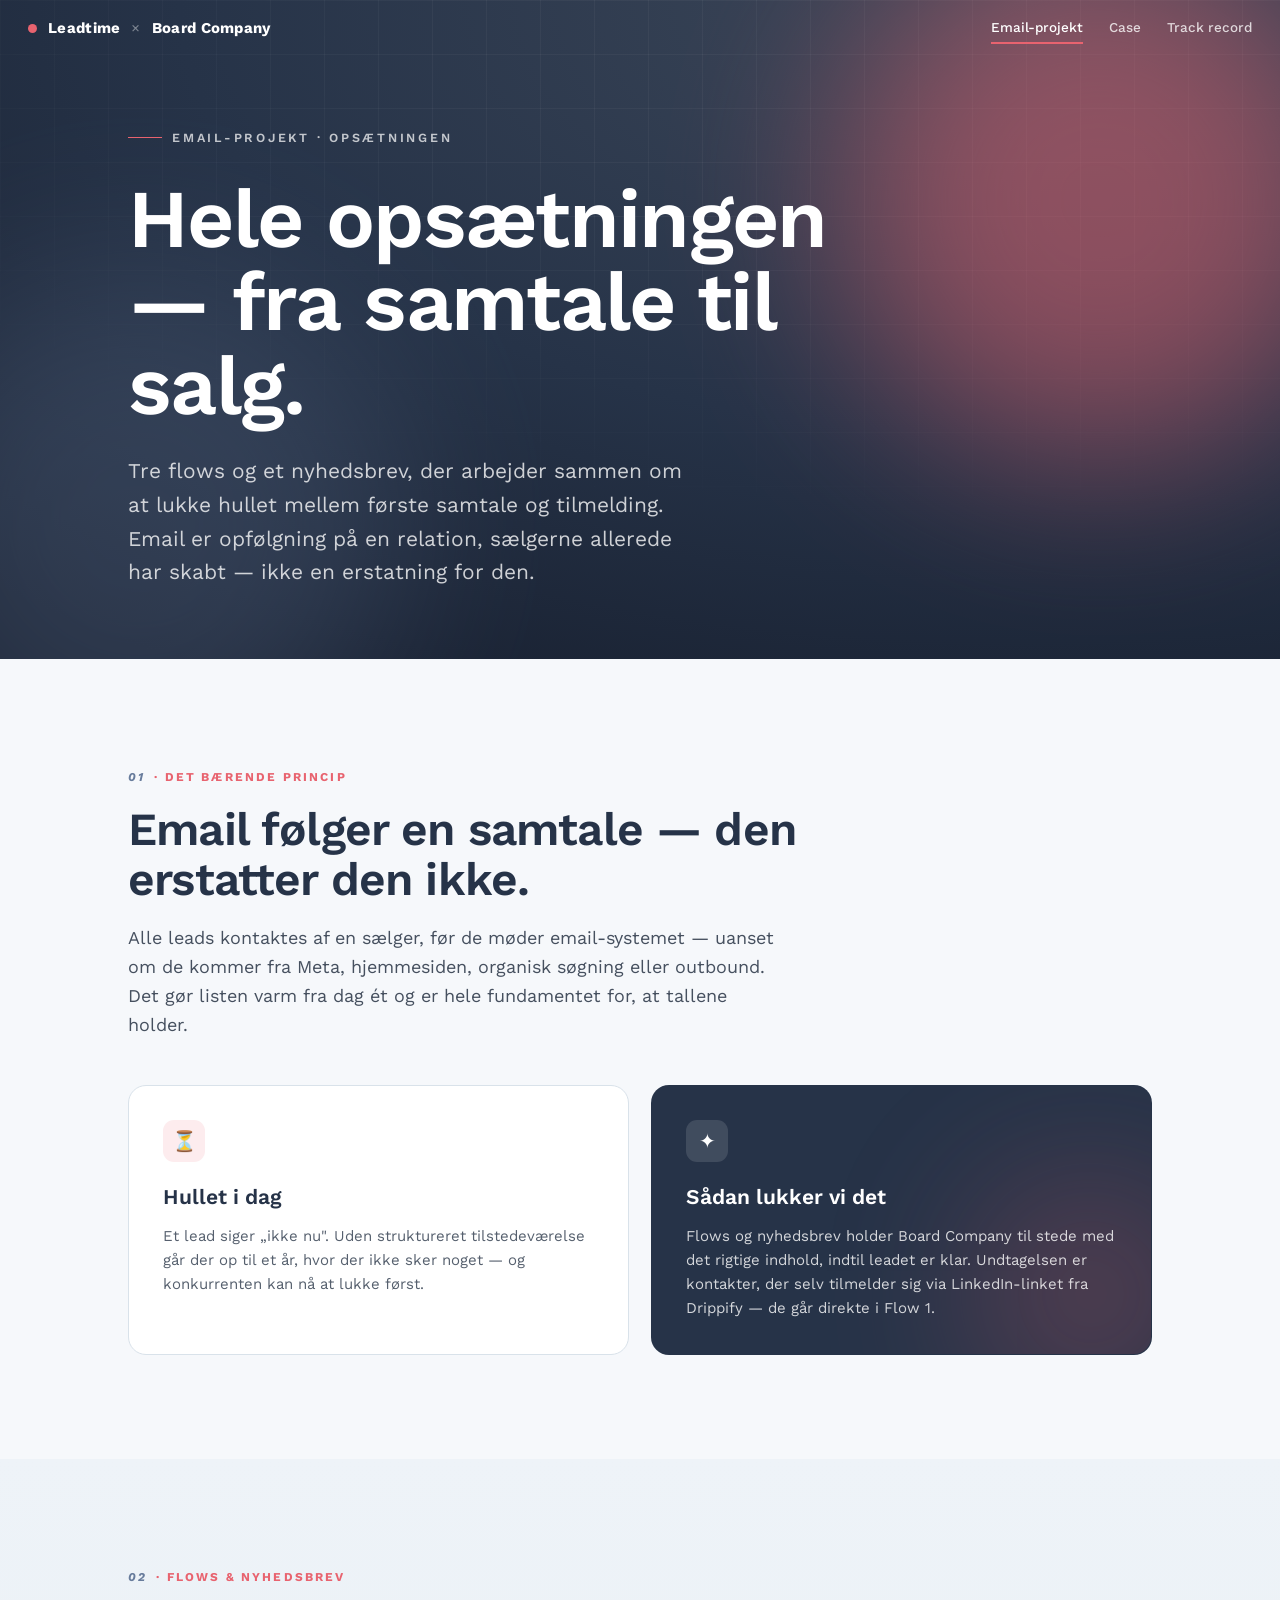
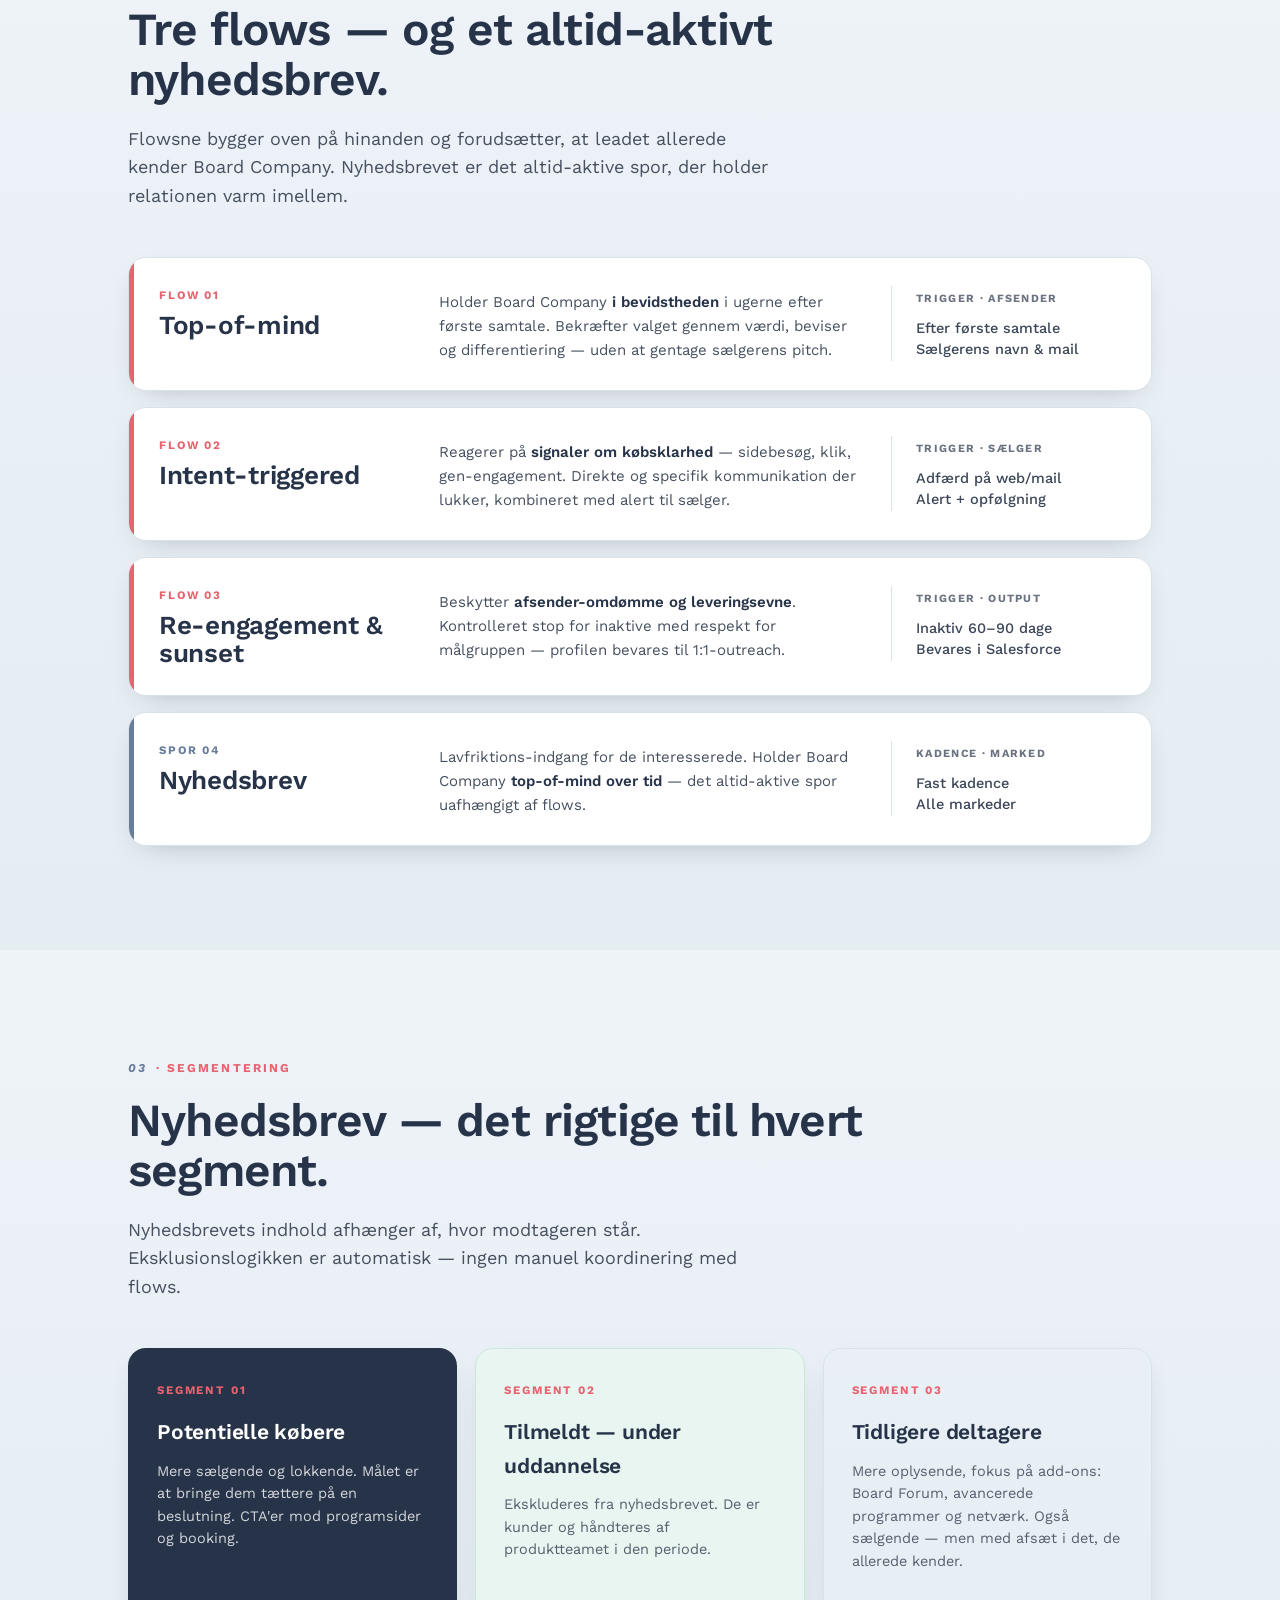
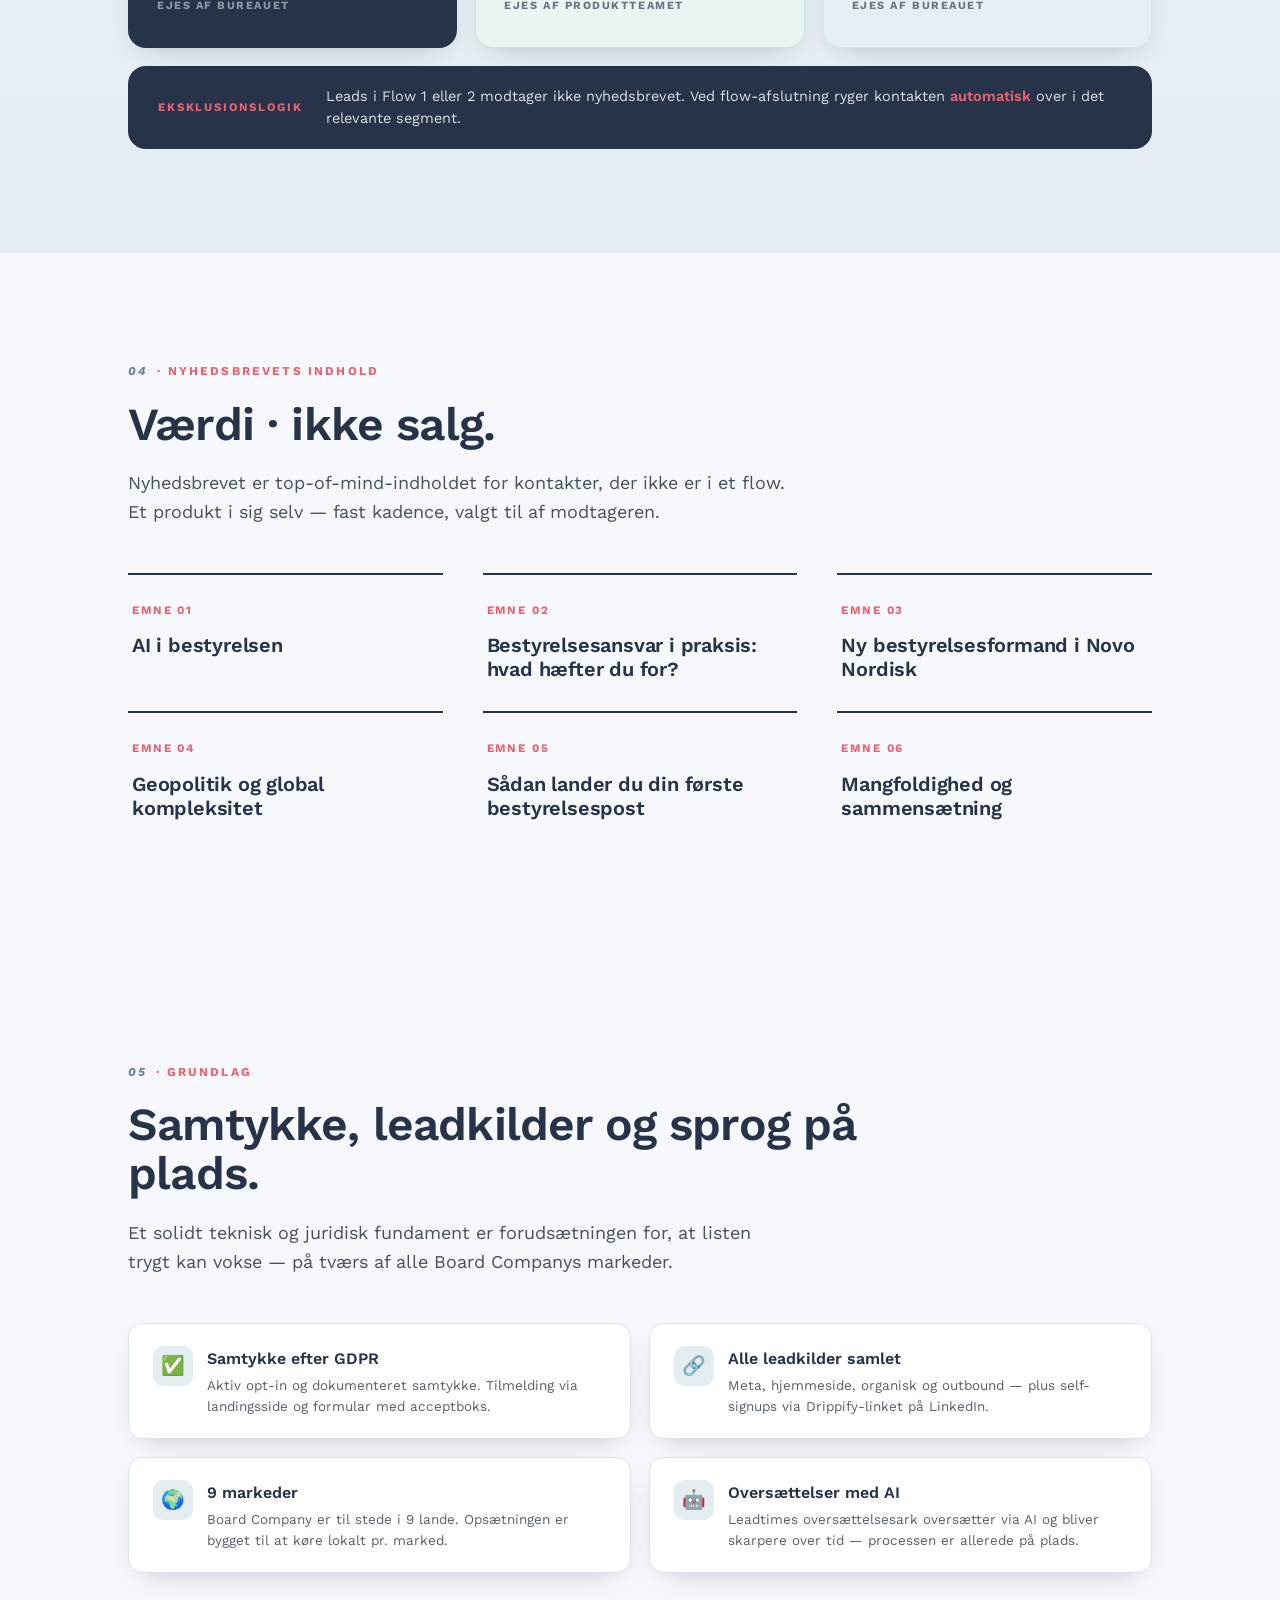
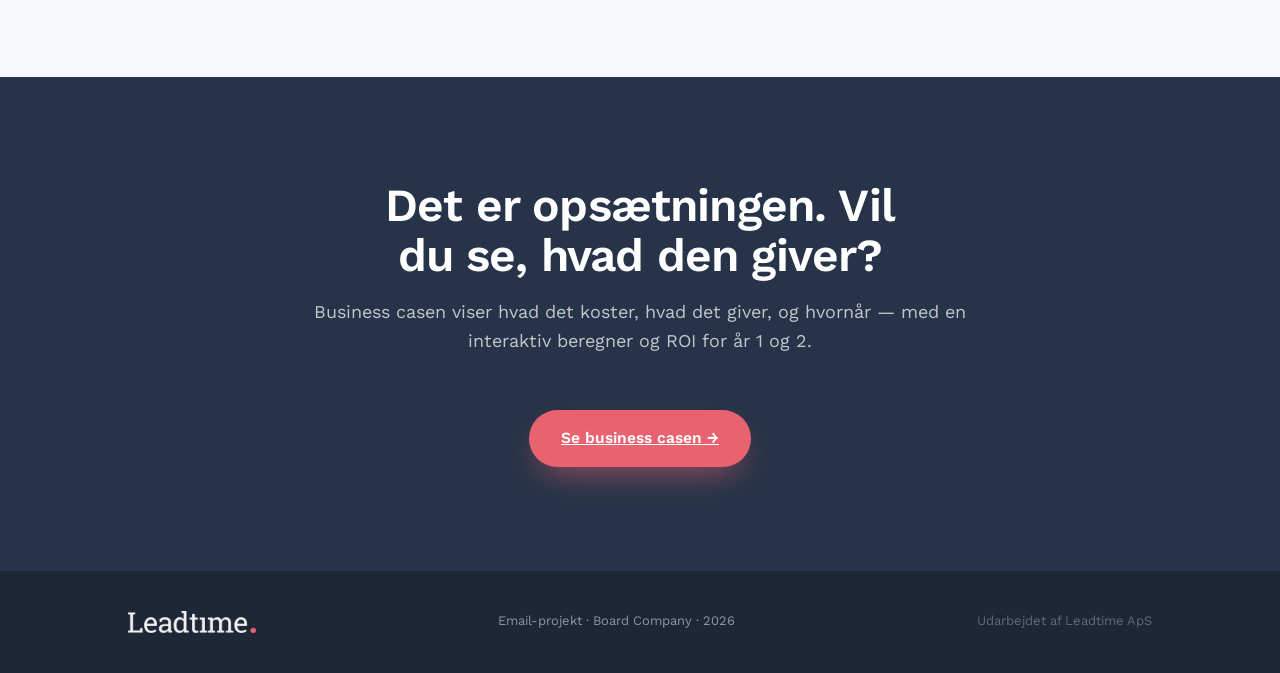
==== commit 261bbca4: "Email-projekt: erstat segmentering med Nyhedsbrev-segmenter + emne-grid - Sektion 03: 3 segmentkort " ====
--- a/email-projekt.html
+++ b/email-projekt.html
@@ -87,24 +87,55 @@
   </div>
 </section>
 
-<!-- 03 · Segmentering & kampagnespor -->
+<!-- 03 · Nyhedsbrev · segmentering -->
 <section id="segmenter" class="alt">
   <div class="wrap">
-    <div class="sec-tag reveal"><span class="num">03</span> · Segmentering &amp; kampagnespor</div>
-    <h2 class="sec-title serif reveal">Det rigtige indhold til det rigtige sted i rejsen.</h2>
-    <p class="sec-lead reveal">Eksklusionslogikken er automatisk — ingen manuel koordinering med flows. Indholdet afhænger af, hvor modtageren står.</p>
+    <div class="sec-tag reveal"><span class="num">03</span> · Segmentering</div>
+    <h2 class="sec-title serif reveal">Nyhedsbrev — det rigtige til hvert segment.</h2>
+    <p class="sec-lead reveal">Nyhedsbrevets indhold afhænger af, hvor modtageren står. Eksklusionslogikken er automatisk — ingen manuel koordinering med flows.</p>
 
-    <div class="split">
-      <div class="pcard good reveal d1">
-        <div class="ico">▸</div>
-        <h3>Kampagnespor — det sælgende segment</h3>
-        <p>Mere sælgende og lokkende indhold, der bringer leadet tættere på en beslutning. CTA'er mod programsider og booking. Ejes og drives af bureauet.</p>
+    <div class="segs">
+      <div class="segcard dark reveal d1">
+        <div class="segk">Segment 01</div>
+        <h3>Potentielle købere</h3>
+        <p>Mere sælgende og lokkende. Målet er at bringe dem tættere på en beslutning. CTA'er mod programsider og booking.</p>
+        <div class="segowner">Ejes af bureauet</div>
       </div>
-      <div class="pcard bad reveal d2">
-        <div class="ico">⛔</div>
-        <h3>Eksisterende kunder — ekskluderes</h3>
-        <p>Kunder, der allerede er i gang, ekskluderes automatisk fra nyhedsbrevet og håndteres af produktteamet i den periode. Ingen dobbeltkommunikation.</p>
+      <div class="segcard mint reveal d2">
+        <div class="segk">Segment 02</div>
+        <h3>Tilmeldt — under uddannelse</h3>
+        <p>Ekskluderes fra nyhedsbrevet. De er kunder og håndteres af produktteamet i den periode.</p>
+        <div class="segowner">Ejes af produktteamet</div>
       </div>
+      <div class="segcard reveal d3">
+        <div class="segk">Segment 03</div>
+        <h3>Tidligere deltagere</h3>
+        <p>Mere oplysende, fokus på add-ons: Board Forum, avancerede programmer og netværk. Også sælgende — men med afsæt i det, de allerede kender.</p>
+        <div class="segowner">Ejes af bureauet</div>
+      </div>
+    </div>
+
+    <div class="excl reveal">
+      <span class="ek">Eksklusionslogik</span>
+      <p>Leads i Flow 1 eller 2 modtager ikke nyhedsbrevet. Ved flow-afslutning ryger kontakten <b>automatisk</b> over i det relevante segment.</p>
+    </div>
+  </div>
+</section>
+
+<!-- 04 · Nyhedsbrevets indhold -->
+<section id="indhold">
+  <div class="wrap">
+    <div class="sec-tag reveal"><span class="num">04</span> · Nyhedsbrevets indhold</div>
+    <h2 class="sec-title serif reveal">Værdi · ikke salg.</h2>
+    <p class="sec-lead reveal">Nyhedsbrevet er top-of-mind-indholdet for kontakter, der ikke er i et flow. Et produkt i sig selv — fast kadence, valgt til af modtageren.</p>
+
+    <div class="emner">
+      <div class="emne reveal d1"><div class="emk">Emne 01</div><h4>AI i bestyrelsen</h4></div>
+      <div class="emne reveal d1"><div class="emk">Emne 02</div><h4>Bestyrelsesansvar i praksis: hvad hæfter du for?</h4></div>
+      <div class="emne reveal d2"><div class="emk">Emne 03</div><h4>Ny bestyrelsesformand i Novo Nordisk</h4></div>
+      <div class="emne reveal d1"><div class="emk">Emne 04</div><h4>Geopolitik og global kompleksitet</h4></div>
+      <div class="emne reveal d2"><div class="emk">Emne 05</div><h4>Sådan lander du din første bestyrelsespost</h4></div>
+      <div class="emne reveal d3"><div class="emk">Emne 06</div><h4>Mangfoldighed og sammensætning</h4></div>
     </div>
   </div>
 </section>
@@ -112,7 +143,7 @@
 <!-- 05 · Leadkilder, samtykke & sprog -->
 <section id="grundlag">
   <div class="wrap">
-    <div class="sec-tag reveal"><span class="num">04</span> · Grundlag</div>
+    <div class="sec-tag reveal"><span class="num">05</span> · Grundlag</div>
     <h2 class="sec-title serif reveal">Samtykke, leadkilder og sprog på plads.</h2>
     <p class="sec-lead reveal">Et solidt teknisk og juridisk fundament er forudsætningen for, at listen trygt kan vokse — på tværs af alle Board Companys markeder.</p>
 
--- a/styles.css
+++ b/styles.css
@@ -499,3 +499,35 @@
   .flowrow-rk{font-size:11px;font-weight:700;letter-spacing:.12em;text-transform:uppercase;color:var(--muted);margin-bottom:10px;}
   .flowrow-r p{font-size:14.5px;line-height:1.5;color:var(--navy);font-weight:500;}
   @media(max-width:820px){.flowrow{grid-template-columns:1fr;gap:14px}.flowrow-r{border-left:none;border-top:1px solid var(--line);padding-left:0;padding-top:16px}}
+
+  /* hero 2-column + illustration (forside) */
+  .hero-2col{display:grid;grid-template-columns:1.05fr .95fr;gap:48px;align-items:start;}
+  .hero-art{position:relative;padding-top:6px;}
+  .hero-art svg{display:block;width:100%;max-width:440px;height:auto;margin-left:auto;}
+  @media(max-width:920px){.hero-2col{grid-template-columns:1fr;gap:0}.hero-art{display:none}}
+
+  /* nyhedsbrev: segment cards + eksklusionslogik */
+  .segs{display:grid;grid-template-columns:repeat(3,1fr);gap:18px;}
+  .segcard{border-radius:var(--r);padding:32px 28px;min-height:300px;display:flex;flex-direction:column;border:1px solid var(--line);box-shadow:var(--shadow-sm);transition:transform .35s,box-shadow .35s;}
+  .segcard:hover{transform:translateY(-5px);box-shadow:var(--shadow);}
+  .segcard.dark{background:var(--ink);color:#fff;border-color:transparent;}
+  .segcard.mint{background:var(--green-soft);border-color:#cbe6db;}
+  .segk{font-size:11.5px;font-weight:700;letter-spacing:.16em;text-transform:uppercase;color:var(--coral);margin-bottom:16px;}
+  .segcard h3{font-family:'Work Sans',sans-serif;font-weight:600;font-size:21px;color:var(--ink);margin-bottom:12px;letter-spacing:-.01em;}
+  .segcard.dark h3{color:#fff;}
+  .segcard p{font-size:14.5px;line-height:1.55;color:#56606e;}
+  .segcard.dark p{color:rgba(255,255,255,.8);}
+  .segowner{margin-top:auto;padding-top:24px;font-size:11px;font-weight:700;letter-spacing:.14em;text-transform:uppercase;color:var(--muted);}
+  .segcard.dark .segowner{color:rgba(255,255,255,.5);}
+  .excl{margin-top:18px;display:flex;align-items:center;gap:24px;background:var(--ink);color:#fff;border-radius:var(--r);padding:20px 30px;}
+  .excl .ek{flex:none;font-size:11.5px;font-weight:700;letter-spacing:.16em;text-transform:uppercase;color:var(--coral);}
+  .excl p{font-size:14.5px;color:rgba(255,255,255,.85);line-height:1.5;}
+  .excl b{color:var(--coral);font-weight:600;}
+  @media(max-width:820px){.segs{grid-template-columns:1fr}.excl{flex-direction:column;align-items:flex-start;gap:8px}}
+  /* nyhedsbrev-emner */
+  .emner{display:grid;grid-template-columns:repeat(3,1fr);gap:0 40px;}
+  .emne{padding:26px 4px 30px;border-top:2px solid var(--ink);}
+  .emk{font-size:11.5px;font-weight:700;letter-spacing:.16em;text-transform:uppercase;color:var(--coral);margin-bottom:14px;}
+  .emne h4{font-family:'Work Sans',sans-serif;font-weight:600;font-size:20px;color:var(--ink);line-height:1.2;letter-spacing:-.01em;}
+  @media(max-width:820px){.emner{grid-template-columns:1fr 1fr;gap:0 28px}}
+  @media(max-width:520px){.emner{grid-template-columns:1fr}}
